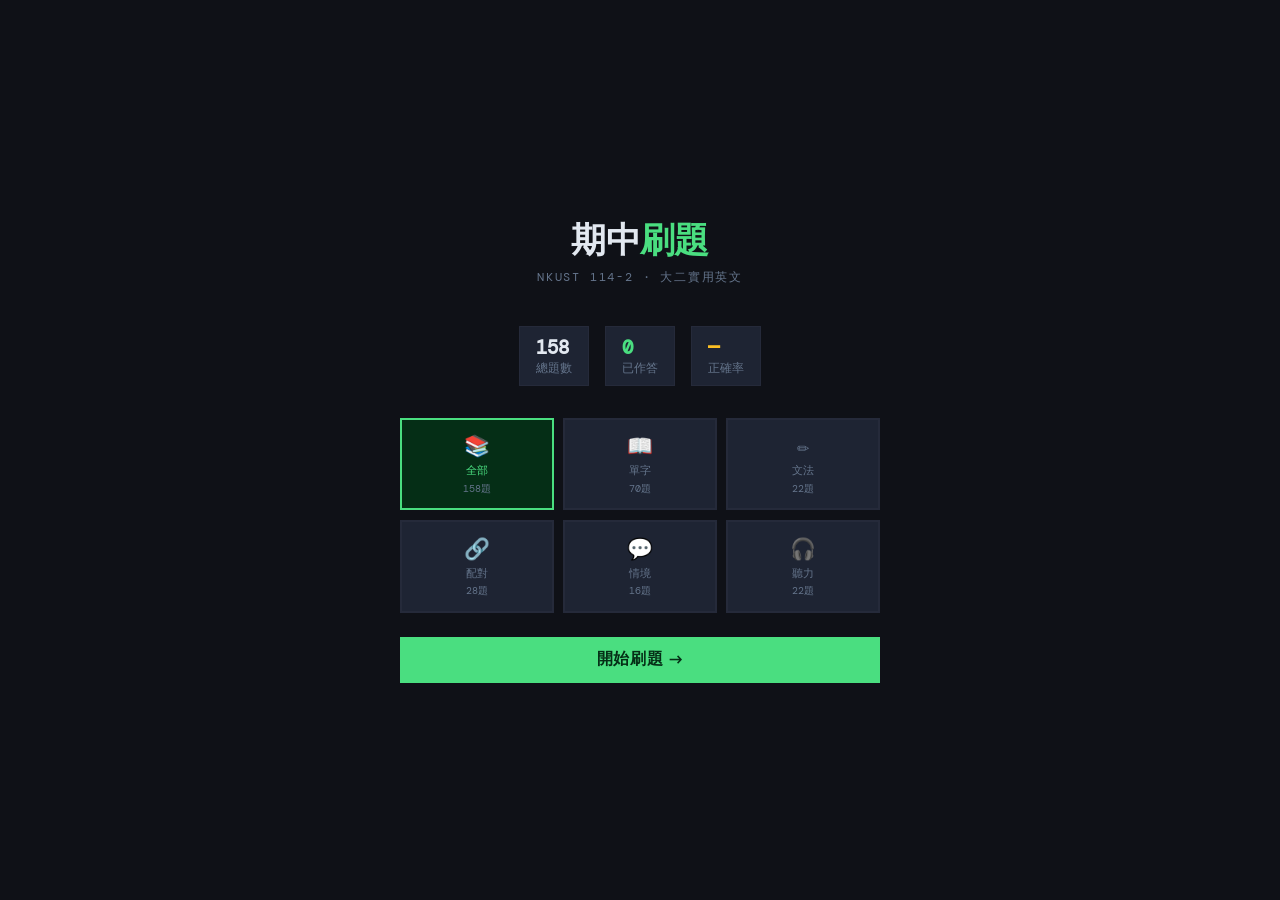
==== english-midterm/index.html @ 69d83a08 "編輯頁改清單並可拖曳排序；縮圖只鎖高度；圓環一件一張封面；新增系學會作品，移除桌布 - 編輯頁：作品改成一列一件（編號｜小圖｜標題｜封面頁｜刪除），拖曳可調整群組內順序 - 封面頁欄位平常收起，點小圖" ====
<!DOCTYPE html>
<html lang="zh-TW">
<head>
<meta charset="UTF-8">
<meta name="viewport" content="width=device-width, initial-scale=1.0">
<title>大二英文 期中刷題</title>
<link href="https://fonts.googleapis.com/css2?family=Noto+Sans+TC:wght@400;500;700&family=DM+Mono:wght@400;500&family=Syne:wght@700;800&display=swap" rel="stylesheet">
<style>
:root{
  --bg:#0f1117;--card:#181c27;--border:#252a3a;--accent:#4ade80;
  --red:#f87171;--gold:#fbbf24;--blue:#60a5fa;--purple:#c084fc;
  --text:#e2e8f0;--muted:#64748b;--soft:#1e2433;
}
*{box-sizing:border-box;margin:0;padding:0;}
body{font-family:'Noto Sans TC',sans-serif;background:var(--bg);color:var(--text);min-height:100vh;}

/* HOME */
#home{display:flex;flex-direction:column;align-items:center;justify-content:center;min-height:100vh;padding:2rem;}
.brand{font-family:'Syne',sans-serif;font-size:2.2rem;font-weight:800;letter-spacing:-.02em;margin-bottom:.3rem;}
.brand span{color:var(--accent);}
.tagline{font-family:'DM Mono',monospace;font-size:.75rem;color:var(--muted);letter-spacing:.15em;margin-bottom:2.5rem;}
.stat-row{display:flex;gap:1rem;margin-bottom:2rem;flex-wrap:wrap;justify-content:center;}
.stat{background:var(--soft);border:1px solid var(--border);padding:.5rem 1rem;font-family:'DM Mono',monospace;font-size:.75rem;color:var(--muted);}
.stat strong{color:var(--text);display:block;font-size:1.2rem;}
.type-grid{display:grid;grid-template-columns:repeat(3,1fr);gap:.6rem;width:100%;max-width:480px;margin-bottom:1.5rem;}
@media(max-width:480px){.type-grid{grid-template-columns:1fr 1fr;}}
.type-btn{background:var(--soft);border:2px solid var(--border);padding:.8rem .5rem;cursor:pointer;font-family:'DM Mono',monospace;font-size:.7rem;color:var(--muted);text-align:center;transition:all .15s;user-select:none;}
.type-btn:hover{border-color:var(--accent);color:var(--accent);}
.type-btn.active{border-color:var(--accent);background:#052e16;color:var(--accent);}
.type-btn .tb-icon{font-size:1.3rem;display:block;margin-bottom:.25rem;}
.type-btn .tb-count{display:block;font-size:.6rem;color:var(--muted);margin-top:.2rem;}
.start-btn{background:var(--accent);color:#052e16;border:none;padding:.8rem 3rem;font-family:'Syne',sans-serif;font-weight:700;font-size:1rem;cursor:pointer;letter-spacing:.05em;width:100%;max-width:480px;transition:opacity .15s;}
.start-btn:hover{opacity:.85;}
.start-btn:disabled{opacity:.4;cursor:not-allowed;}

/* QUIZ */
#quiz{display:none;min-height:100vh;padding:1rem;}
.quiz-inner{max-width:640px;margin:0 auto;}

/* topbar */
.topbar{display:flex;align-items:center;gap:.8rem;margin-bottom:1.2rem;}
.back-btn{background:none;border:1px solid var(--border);color:var(--muted);padding:.35rem .7rem;font-size:.75rem;cursor:pointer;font-family:'DM Mono',monospace;}
.back-btn:hover{color:var(--text);border-color:var(--text);}
.progress-wrap{flex:1;height:4px;background:var(--soft);}
.progress-bar{height:100%;background:var(--accent);transition:width .3s;}
.prog-label{font-family:'DM Mono',monospace;font-size:.7rem;color:var(--muted);white-space:nowrap;}
.score-label{font-family:'DM Mono',monospace;font-size:.7rem;white-space:nowrap;}
.score-label .sc{color:var(--accent);}
.score-label .sw{color:var(--red);}

/* question card */
.q-card{background:var(--card);border:1px solid var(--border);padding:1.4rem;margin-bottom:.8rem;}
.q-meta{display:flex;align-items:center;gap:.5rem;margin-bottom:.8rem;}
.q-type{font-family:'DM Mono',monospace;font-size:.62rem;padding:.2rem .5rem;letter-spacing:.1em;text-transform:uppercase;}
.q-type.vocab{background:#052e16;color:var(--accent);}
.q-type.grammar{background:#1e1b4b;color:var(--purple);}
.q-type.matching{background:#172554;color:var(--blue);}
.q-type.situation{background:#451a03;color:var(--gold);}
.q-type.listening{background:#1c1917;color:#a8a29e;}
.q-id{font-family:'DM Mono',monospace;font-size:.62rem;color:var(--muted);}

/* listening script */
.script-box{background:var(--soft);border-left:3px solid var(--muted);padding:.8rem 1rem;margin-bottom:.9rem;font-size:.82rem;line-height:1.9;color:#94a3b8;white-space:pre-wrap;}
.script-box strong{color:var(--text);}
.tts-btn{display:flex;align-items:center;gap:.4rem;background:none;border:1px solid var(--muted);color:var(--muted);padding:.3rem .7rem;font-size:.7rem;cursor:pointer;font-family:'DM Mono',monospace;margin-bottom:.8rem;}
.tts-btn:hover{border-color:var(--blue);color:var(--blue);}
.tts-btn.playing{border-color:var(--accent);color:var(--accent);}

.q-text{font-size:1rem;line-height:1.7;margin-bottom:1rem;white-space:pre-wrap;}

/* options */
.opts{display:flex;flex-direction:column;gap:.5rem;}
.opt{background:var(--soft);border:1px solid var(--border);padding:.75rem 1rem;cursor:pointer;font-size:.9rem;line-height:1.5;transition:border-color .1s;text-align:left;color:var(--text);display:flex;align-items:flex-start;gap:.7rem;}
.opt:hover:not(:disabled){border-color:var(--text);}
.opt:disabled{cursor:default;}
.opt-key{font-family:'DM Mono',monospace;font-size:.7rem;color:var(--muted);flex-shrink:0;margin-top:.15rem;min-width:1.2rem;}
.opt.correct{border-color:var(--accent);background:#052e16;}
.opt.correct .opt-key{color:var(--accent);}
.opt.wrong{border-color:var(--red);background:#2d0707;}
.opt.wrong .opt-key{color:var(--red);}

/* explanation */
.expl-box{border:1px solid var(--border);padding:1rem;font-size:.85rem;line-height:1.8;color:#94a3b8;margin-top:.6rem;}
.expl-box .expl-head{font-family:'DM Mono',monospace;font-size:.65rem;letter-spacing:.1em;margin-bottom:.5rem;}
.expl-box .expl-head.correct{color:var(--accent);}
.expl-box .expl-head.wrong{color:var(--red);}

/* next btn */
.next-btn{width:100%;background:var(--accent);color:#052e16;border:none;padding:.75rem;font-family:'Syne',sans-serif;font-weight:700;font-size:.95rem;cursor:pointer;margin-top:.6rem;letter-spacing:.05em;display:none;}
.next-btn:hover{opacity:.85;}

/* RESULT */
#result{display:none;min-height:100vh;align-items:center;justify-content:center;flex-direction:column;padding:2rem;}
.result-inner{max-width:500px;width:100%;text-align:center;}
.result-title{font-family:'Syne',sans-serif;font-size:2rem;font-weight:800;margin-bottom:.5rem;}
.result-score{font-family:'DM Mono',monospace;font-size:3.5rem;font-weight:500;margin:1rem 0;}
.result-score .denom{font-size:1.5rem;color:var(--muted);}
.result-breakdown{display:grid;grid-template-columns:1fr 1fr 1fr;gap:.5rem;margin:1.5rem 0;}
.rb-item{background:var(--soft);padding:.8rem .5rem;font-family:'DM Mono',monospace;font-size:.7rem;color:var(--muted);text-align:center;}
.rb-item strong{display:block;font-size:1.3rem;margin-bottom:.2rem;}
.rb-item strong.g{color:var(--accent);}
.rb-item strong.r{color:var(--red);}
.rb-item strong.b{color:var(--blue);}
.result-btns{display:flex;flex-direction:column;gap:.5rem;margin-top:1rem;}
.r-btn{padding:.7rem;font-family:'Syne',sans-serif;font-weight:700;font-size:.9rem;cursor:pointer;letter-spacing:.05em;border:none;}
.r-btn.primary{background:var(--accent);color:#052e16;}
.r-btn.secondary{background:var(--soft);color:var(--text);border:1px solid var(--border);}
.r-btn:hover{opacity:.85;}
</style>
</head>
<body>

<!-- HOME -->
<div id="home">
  <div class="brand">期中<span>刷題</span></div>
  <div class="tagline">NKUST 114-2 · 大二實用英文</div>
  <div class="stat-row">
    <div class="stat"><strong id="total-count">158</strong>總題數</div>
    <div class="stat"><strong id="done-count" style="color:var(--accent)">0</strong>已作答</div>
    <div class="stat"><strong id="acc-pct" style="color:var(--gold)">—</strong>正確率</div>
  </div>
  <div class="type-grid">
    <div class="type-btn active" data-type="all" onclick="toggleType(this)">
      <span class="tb-icon">📚</span>全部
      <span class="tb-count" id="count-all">158題</span>
    </div>
    <div class="type-btn" data-type="vocab" onclick="toggleType(this)">
      <span class="tb-icon">📖</span>單字
      <span class="tb-count" id="count-vocab">70題</span>
    </div>
    <div class="type-btn" data-type="grammar" onclick="toggleType(this)">
      <span class="tb-icon">✏️</span>文法
      <span class="tb-count" id="count-grammar">22題</span>
    </div>
    <div class="type-btn" data-type="matching" onclick="toggleType(this)">
      <span class="tb-icon">🔗</span>配對
      <span class="tb-count" id="count-matching">28題</span>
    </div>
    <div class="type-btn" data-type="situation" onclick="toggleType(this)">
      <span class="tb-icon">💬</span>情境
      <span class="tb-count" id="count-situation">16題</span>
    </div>
    <div class="type-btn" data-type="listening" onclick="toggleType(this)">
      <span class="tb-icon">🎧</span>聽力
      <span class="tb-count" id="count-listening">22題</span>
    </div>
  </div>
  <button class="start-btn" onclick="startQuiz()">開始刷題 →</button>
</div>

<!-- QUIZ -->
<div id="quiz">
  <div class="quiz-inner">
    <div class="topbar">
      <button class="back-btn" onclick="goHome()">← 返回</button>
      <div class="progress-wrap"><div class="progress-bar" id="prog-bar"></div></div>
      <div class="prog-label" id="prog-label">0/0</div>
      <div class="score-label">✓<span class="sc" id="sc-correct">0</span> ✗<span class="sw" id="sc-wrong">0</span></div>
    </div>
    <div class="q-card">
      <div class="q-meta">
        <span class="q-type" id="q-type-badge"></span>
        <span class="q-id" id="q-id-label"></span>
      </div>
      <div id="script-area" style="display:none">
        <button class="tts-btn" id="tts-btn" onclick="toggleTTS()">▶ 朗讀對話</button>
        <div class="script-box" id="script-box"></div>
      </div>
      <div class="q-text" id="q-text"></div>
      <div class="opts" id="opts"></div>
      <div id="expl-area" style="display:none"></div>
    </div>
    <button class="next-btn" id="next-btn" onclick="nextQuestion()">下一題 →</button>
  </div>
</div>

<!-- RESULT -->
<div id="result" style="display:flex">
  <div class="result-inner">
    <div class="result-title" id="result-title">完成！</div>
    <div class="result-score" id="result-score"></div>
    <div class="result-breakdown">
      <div class="rb-item"><strong class="g" id="rb-correct">0</strong>答對</div>
      <div class="rb-item"><strong class="r" id="rb-wrong">0</strong>答錯</div>
      <div class="rb-item"><strong class="b" id="rb-acc">0%</strong>正確率</div>
    </div>
    <div class="result-btns">
      <button class="r-btn primary" onclick="restartSame()">再刷一次（同類型）</button>
      <button class="r-btn secondary" onclick="goHome()">返回選題</button>
    </div>
  </div>
</div>

<script>
const QUESTIONS = [{"id": "v001", "type": "vocab", "question": "「circulation」的中文意思是？", "options": ["發行量", "監視", "副刊", "社論"], "answer": "發行量", "explanation": "circulation = 報紙/雜誌的發行量。例：The newspaper has a large circulation.（這份報紙發行量很大。）監視=surveillance，副刊=supplement，社論=editorial。"}, {"id": "v002", "type": "vocab", "question": "「tabloid」的中文意思是？", "options": ["小報", "社論版", "特寫報導", "頭條新聞"], "answer": "小報", "explanation": "tabloid = 比一般報紙小、以聳動標題吸引讀者的小報。社論版=editorial page，特寫=feature，頭條=headline。"}, {"id": "v003", "type": "vocab", "question": "「editorial」的中文意思是？", "options": ["社論", "副刊", "特寫報導", "發行量"], "answer": "社論", "explanation": "editorial = 報紙社論，代表報社立場的文章。副刊=supplement，特寫=feature，發行量=circulation。"}, {"id": "v004", "type": "vocab", "question": "「supplement」的中文意思是？", "options": ["副刊；附冊", "社論版", "特寫報導", "小報"], "answer": "副刊；附冊", "explanation": "supplement = 附在主報內的副刊，通常是雜誌形式。社論版=editorial page，特寫=feature，小報=tabloid。"}, {"id": "v005", "type": "vocab", "question": "「sensationalism」的中文意思是？", "options": ["追求轟動效果；煽情主義", "新聞業", "社論", "發行量"], "answer": "追求轟動效果；煽情主義", "explanation": "sensationalism = 以誇大、聳動方式呈現新聞以吸引讀者，常見於tabloid小報。新聞業=journalism，社論=editorial，發行量=circulation。"}, {"id": "v006", "type": "vocab", "question": "「scandal」的中文意思是？", "options": ["醜聞", "謠言", "陰謀", "控訴"], "answer": "醜聞", "explanation": "scandal = 令人震驚的醜聞或醜事。謠言=rumor，陰謀=conspiracy，控訴=accusation。"}, {"id": "v007", "type": "vocab", "question": "「biased」的中文意思是？", "options": ["有偏見的；片面的", "平衡的", "客觀的", "公正的"], "answer": "有偏見的；片面的", "explanation": "biased = 立場不中立、偏向某一方，與balanced（平衡的）或objective（客觀的）相反。"}, {"id": "v008", "type": "vocab", "question": "「feature」在新聞媒體中的意思是？", "options": ["特寫；特別報導", "頭條新聞", "社論", "副刊"], "answer": "特寫；特別報導", "explanation": "feature = 深度報導某特定主題的特寫文章，比一般新聞報導更詳細。頭條=headline，社論=editorial，副刊=supplement。"}, {"id": "v009", "type": "vocab", "question": "「headline」的中文意思是？", "options": ["頭條新聞", "社論", "特寫報導", "新聞業"], "answer": "頭條新聞", "explanation": "headline = 報紙最顯眼的大標題新聞。社論=editorial，特寫=feature，新聞業=journalism。"}, {"id": "v010", "type": "vocab", "question": "「journalism」的中文意思是？", "options": ["新聞報導；新聞業", "社論版", "發行量", "小報"], "answer": "新聞報導；新聞業", "explanation": "journalism = 新聞業或新聞報導工作。社論版=editorial page，發行量=circulation，小報=tabloid。"}, {"id": "v011", "type": "vocab", "question": "「surveillance」的中文意思是？", "options": ["監視；監控", "調查", "報導", "偵探"], "answer": "監視；監控", "explanation": "surveillance = 對人或地點的持續監視或監控。調查=investigation，報導=reporting，偵探=detective。"}, {"id": "v012", "type": "vocab", "question": "「anonymous」的中文意思是？", "options": ["匿名的", "原創的", "合成的", "秘密的"], "answer": "匿名的", "explanation": "anonymous = 身份不公開的、匿名的。原創的=original，合成的=composite，秘密的=undercover/secret。"}, {"id": "v013", "type": "vocab", "question": "「composite」的中文意思是？", "options": ["合成的；由多個部分組成的", "原創的", "匿名的", "秘密的"], "answer": "合成的；由多個部分組成的", "explanation": "composite = 由兩張或以上圖片合成的，在S7.2聽力中，hoaxer解釋合成圖片（composite picture）的概念。原創的=original，匿名的=anonymous，秘密的=undercover。"}, {"id": "v014", "type": "vocab", "question": "「hoax」的中文意思是？", "options": ["欺騙；惡作劇", "謀殺", "醜聞", "調查"], "answer": "欺騙；惡作劇", "explanation": "hoax = 故意製造的欺騙或惡作劇，例如假照片（hoax picture）。謀殺=murder，醜聞=scandal，調查=investigation。"}, {"id": "v015", "type": "vocab", "question": "「hoaxer」的中文意思是？", "options": ["騙子；惡作劇者", "偵探", "新聞主播", "記者"], "answer": "騙子；惡作劇者", "explanation": "hoaxer = 製造hoax（欺騙/惡作劇）的人。偵探=detective，新聞主播=newscaster，記者=journalist/reporter。"}, {"id": "v016", "type": "vocab", "question": "「detective」的中文意思是？", "options": ["偵探", "記者", "騙子", "監視員"], "answer": "偵探", "explanation": "detective = 負責調查案件的偵探或便衣警察。記者=journalist，騙子=hoaxer，監視員=surveillance officer。"}, {"id": "v017", "type": "vocab", "question": "「allegedly」的中文意思是？", "options": ["據說；據稱", "顯著地", "特別地", "奇怪地"], "answer": "據說；據稱", "explanation": "allegedly = 據說，表示未經證實的說法，常用於新聞報導中。顯著地=strikingly，特別地=specifically，奇怪地=weirdly。"}, {"id": "v018", "type": "vocab", "question": "「newscaster」的中文意思是？", "options": ["新聞主播", "記者", "評論員", "編輯"], "answer": "新聞主播", "explanation": "newscaster = 在電視或廣播中播報新聞的主播。記者=journalist/reporter，評論員=commentator，編輯=editor。"}, {"id": "v019", "type": "vocab", "question": "「undercover」的中文意思是？", "options": ["秘密的；臥底的", "匿名的", "危險的", "已知的"], "answer": "秘密的；臥底的", "explanation": "undercover = 以秘密身份執行任務的，例如undercover agent（臥底特工）。匿名的=anonymous，危險的=dangerous，已知的=known。"}, {"id": "v020", "type": "vocab", "question": "「glimpse」的中文意思是？", "options": ["窺視；一瞥", "注視", "忽視", "審視"], "answer": "窺視；一瞥", "explanation": "glimpse = 短暫的一瞥，例如catch a glimpse of（瞥見）。注視=gaze，忽視=ignore，審視=scrutinize。"}, {"id": "v021", "type": "vocab", "question": "「fuel」作為動詞時的意思是？", "options": ["助長；刺激", "燃燒", "減少", "停止"], "answer": "助長；刺激", "explanation": "fuel (v.) = 助長、使某事物更強烈，例如fuel the controversy（助長爭議）。作為名詞fuel = 燃料，但作為動詞指助長。"}, {"id": "v022", "type": "vocab", "question": "「position」在新聞媒體語境中（表達立場時）的意思是？", "options": ["立場；觀點", "位置；地點", "工作；職位", "姿勢"], "answer": "立場；觀點", "explanation": "position = 在某議題上持有的立場或觀點，例如What's your position on this issue?。在新聞媒體語境中強調「立場」。"}, {"id": "v023", "type": "vocab", "question": "「postpone」的同義詞是？", "options": ["put off", "give up", "speed up", "carry out"], "answer": "put off", "explanation": "postpone = put off = 延遲、推遲。give up=放棄，speed up=加快，carry out=執行。筆記中明確標示 postpone = put off。"}, {"id": "v024", "type": "vocab", "question": "「assess」的中文意思是？", "options": ["評估", "探究", "背叛", "堅守"], "answer": "評估", "explanation": "assess = 仔細評估一個情況的詳細內容，與evaluate同義。探究=explore，背叛=betray，堅守=stick to。"}, {"id": "v025", "type": "vocab", "question": "「betray」的中文意思是？", "options": ["背叛", "評估", "延遲", "堅守"], "answer": "背叛", "explanation": "betray = 背叛、出賣，例如betray your principles（背叛自己的原則）。評估=assess，延遲=postpone，堅守=stick to。"}, {"id": "v026", "type": "vocab", "question": "「stick to」的中文意思是？", "options": ["堅守；忠於", "背叛", "延遲", "違背"], "answer": "堅守；忠於", "explanation": "stick to = 堅守、忠於，例如stick to your principles（忠於原則）。背叛=betray，延遲=postpone，違背=go against。"}, {"id": "v027", "type": "vocab", "question": "「stop at nothing」的中文意思是？", "options": ["不擇手段", "毫無進展", "停止一切", "三思而行"], "answer": "不擇手段", "explanation": "stop at nothing (phr.) = 為達目的不擇手段、什麼都肯做。毫無進展=go nowhere，三思而行=think twice before acting。"}, {"id": "v028", "type": "vocab", "question": "「insurance」的中文意思是？", "options": ["保險", "身分", "判決", "控告"], "answer": "保險", "explanation": "insurance = 保險，例如car insurance（汽車保險）、health insurance（健康保險）。身分=identity，判決=sentence，控告=accusation。"}, {"id": "v029", "type": "vocab", "question": "「sue」的中文意思是？", "options": ["控告；提告", "否認", "承認", "道歉"], "answer": "控告；提告", "explanation": "sue = 向法院提告、控告某人，例如The photographer could sue us.（攝影師可以控告我們。）否認=deny，承認=admit，道歉=apologize。"}, {"id": "v030", "type": "vocab", "question": "「identity」的中文意思是？", "options": ["身分", "個性", "身體", "地位"], "answer": "身分", "explanation": "identity = 個人身份，例如keep his identity secret（保密他的身份）。在S7.2聽力中，hoaxer要求保持匿名（remain anonymous/keep identity secret）。個性=personality，地位=status。"}, {"id": "v031", "type": "vocab", "question": "「heartless」的中文意思是？", "options": ["無情的", "勇敢的", "慷慨的", "害怕的"], "answer": "無情的", "explanation": "heartless = 冷酷無情的，例如在S8.3 Dictator Game中，Dominic說 I'm not heartless（我不是無情的人）。勇敢的=brave，慷慨的=generous，害怕的=afraid。"}, {"id": "v032", "type": "vocab", "question": "「short-changed」的中文意思是？", "options": ["受欺騙的；吃虧的", "慷慨的", "公平的", "滿足的"], "answer": "受欺騙的；吃虧的", "explanation": "short-changed = 被少找零、被欺騙、感覺吃虧的。在S8.3中Heather說 I feel a bit short-changed（我覺得有點吃虧）。慷慨的=generous，公平的=fair，滿足的=satisfied。"}, {"id": "v033", "type": "vocab", "question": "「ultimatum」的中文意思是？", "options": ["最後通牒", "最終決定", "極端手段", "最後機會"], "answer": "最後通牒", "explanation": "ultimatum = 最後通牒，即「限期服從，否則採取行動」的警告。課程中The Ultimatum Game（最後通牒遊戲）考驗人的公平感。最終決定=final decision，極端手段=extreme measures。"}, {"id": "v034", "type": "vocab", "question": "「dictator」的中文意思是？", "options": ["獨裁者", "決策者", "談判者", "記者"], "answer": "獨裁者", "explanation": "dictator = 獨裁者，擁有絕對控制權的人。The Dictator Game（獨裁者遊戲）中，決策者可以獨自決定金錢分配。決策者=decision-maker，談判者=negotiator，記者=journalist。"}, {"id": "v035", "type": "vocab", "question": "「generosity」的中文意思是？", "options": ["慷慨；大方", "貪婪", "平等", "侵略性"], "answer": "慷慨；大方", "explanation": "generosity = 願意付出、慷慨大方的特質。在S8.2中，Heather說Dominic was very kind and generous to give her half（慷慨地給了一半）。貪婪=greed，平等=equality，侵略性=aggression。"}, {"id": "v036", "type": "vocab", "question": "「aggression」的中文意思是？", "options": ["侵略性；威脅行為", "防衛", "慷慨", "平等"], "answer": "侵略性；威脅行為", "explanation": "aggression = 具有侵略性、威脅意味的行為，與defense（防衛）相對。在分配遊戲中，拒絕接受可能被視為aggression。慷慨=generosity，平等=equality。"}, {"id": "v037", "type": "vocab", "question": "「equality」的中文意思是？", "options": ["平等", "公平", "自由", "和平"], "answer": "平等", "explanation": "equality = 每個人享有相同的權利或待遇。在S8.2中，Heather接受$5因為感覺是equal split（平等分配）。公平=fairness/justice，自由=freedom，和平=peace。"}, {"id": "v038", "type": "vocab", "question": "「greed」的中文意思是？", "options": ["貪婪", "慷慨", "平等", "公平"], "answer": "貪婪", "explanation": "greed = 對金錢或物質的強烈欲望。在Dictator Game中，Dominic給自己$9可被視為greed（貪婪）。慷慨=generosity，平等=equality，公平=fairness。"}, {"id": "v039", "type": "vocab", "question": "「ecstatic」的中文意思是？", "options": ["狂喜的", "悲觀的", "沮喪的", "平靜的"], "answer": "狂喜的", "explanation": "ecstatic = 極度喜悅、狂喜的，比happy更強烈的情緒。悲觀的=pessimistic，沮喪的=depressed，平靜的=calm。"}, {"id": "v040", "type": "vocab", "question": "「shallow」的中文意思是？", "options": ["膚淺的", "深刻的", "樂觀的", "悲觀的"], "answer": "膚淺的", "explanation": "shallow = 思想膚淺的、不深刻的，與deep（深刻的）相反。深刻的=deep/profound，樂觀的=optimistic，悲觀的=pessimistic。"}, {"id": "v041", "type": "vocab", "question": "「overprotective」的中文意思是？", "options": ["過度保護的", "保護不足的", "過度樂觀的", "過度悲觀的"], "answer": "過度保護的", "explanation": "overprotective = 對他人（尤指孩子）保護過度的。在S6.6聽力中，主持人說Julia在手機使用上 being overprotective（對女兒過度保護）。"}, {"id": "v042", "type": "vocab", "question": "「humanity」的中文意思是？", "options": ["人類", "人道主義", "人性", "人口"], "answer": "人類", "explanation": "humanity = 人類（總稱），也有「人道主義」或「人性」之意。在此課程語境中主要指人類整體。人口=population。"}, {"id": "v043", "type": "vocab", "question": "「longevity」的中文意思是？", "options": ["長壽", "健康", "快樂", "成功"], "answer": "長壽", "explanation": "longevity = 長壽、長期存在。課程健康長壽單元討論如何維持longevity（長壽）。健康=health，快樂=happiness，成功=success。"}, {"id": "v044", "type": "vocab", "question": "「dread」的中文意思是？", "options": ["害怕；恐懼", "期待", "驚訝", "興奮"], "answer": "害怕；恐懼", "explanation": "dread = 對某事感到強烈的害怕或憂慮，例如dread the future（害怕未來）。期待=look forward to，驚訝=surprise，興奮=excitement。"}, {"id": "v045", "type": "vocab", "question": "「go nowhere」的中文意思是？", "options": ["毫無進展", "無處可去", "停留原地", "慢慢前進"], "answer": "毫無進展", "explanation": "go nowhere (phr.) = 毫無進展，指努力但沒有成果，是一個慣用語。注意這不是字面意思的「沒有去哪裡」。"}, {"id": "v046", "type": "vocab", "question": "「unrealistic」的中文意思是？（字首un-）", "options": ["不切實際的", "不可預測的", "不願意的", "不熟悉的"], "answer": "不切實際的", "explanation": "un- + realistic = unrealistic，不切實際的。不可預測=unpredictable，不願意=unwilling，不熟悉=unfamiliar。前綴un-表「否定」。"}, {"id": "v047", "type": "vocab", "question": "「unpredictable」的中文意思是？", "options": ["不可預測的", "不切實際的", "不健康的", "不滿足的"], "answer": "不可預測的", "explanation": "un- + predictable = unpredictable，不可預測的。不切實際=unrealistic，不健康=unhealthy，不滿足=dissatisfied（dis-前綴）。"}, {"id": "v048", "type": "vocab", "question": "「impatient」的中文意思是？（字首im-）", "options": ["急躁的；沒耐心的", "長生不老的", "不安全的", "不相關的"], "answer": "急躁的；沒耐心的", "explanation": "im- + patient = impatient，急躁、沒耐心的。前綴im-也出現在immortal（不朽的）。不安全=insecure（in-），不相關=irrelevant（ir-）。"}, {"id": "v049", "type": "vocab", "question": "「insecure」的中文意思是？（字首in-）", "options": ["不安全的；缺乏安全感的", "不合邏輯的", "不相關的", "急躁的"], "answer": "不安全的；缺乏安全感的", "explanation": "in- + secure = insecure，缺乏安全感的。不合邏輯=illogical（il-），不相關=irrelevant（ir-），急躁=impatient（im-）。"}, {"id": "v050", "type": "vocab", "question": "「illogical」的中文意思是？（字首il-）", "options": ["不合邏輯的", "不相關的", "不合法的", "不合理的"], "answer": "不合邏輯的", "explanation": "il- + logical = illogical，不合邏輯的。注意il-用在以l開頭的字根前。不相關=irrelevant（ir-），不合理=unreasonable（un-）。"}, {"id": "v051", "type": "vocab", "question": "「misinterpret」的中文意思是？（字首mis-）", "options": ["誤解；誤讀", "行為不當", "誤算", "誤導"], "answer": "誤解；誤讀", "explanation": "mis- + interpret = misinterpret，對某事的意思產生錯誤理解。行為不當=misbehave（同樣mis-前綴），誤算=miscalculate，誤導=mislead。"}, {"id": "v052", "type": "vocab", "question": "「stash」的中文意思是？", "options": ["藏匿；存放", "搶劫", "開採", "尋找"], "answer": "藏匿；存放", "explanation": "stash = 秘密地藏起來或存放，例如stash money（藏錢）。搶劫=robbery，開採=mine，尋找=search/look for。"}, {"id": "v053", "type": "vocab", "question": "「widow」的中文意思是？", "options": ["寡婦", "孤兒", "老人", "移民"], "answer": "寡婦", "explanation": "widow = 丈夫已去世的女性（寡婦）。對應的男性是widower（鰥夫）。孤兒=orphan，老人=elderly person，移民=immigrant。"}, {"id": "v054", "type": "vocab", "question": "「maintenance」的中文意思是？", "options": ["維修；保養", "安裝", "建設", "破壞"], "answer": "維修；保養", "explanation": "maintenance = 維持運作所需的定期修護保養，例如car maintenance（汽車保養）。安裝=installation，建設=construction，破壞=destruction。"}, {"id": "v055", "type": "vocab", "question": "「instinct」的中文意思是？", "options": ["本能；直覺", "習慣", "思考", "決定"], "answer": "本能；直覺", "explanation": "instinct = 不需思考就能感知或行動的本能，例如maternal instinct（母性本能）。習慣=habit，思考=thought，決定=decision。"}, {"id": "v056", "type": "vocab", "question": "「ladle」的中文意思是？", "options": ["長柄湯匙", "刀", "叉子", "筷子"], "answer": "長柄湯匙", "explanation": "ladle = 長柄大湯匙，用於盛湯。在S7.4老虎故事中，女性用wooden soup ladle（木湯匙）打退老虎。刀=knife，叉子=fork，筷子=chopsticks。"}, {"id": "v057", "type": "vocab", "question": "「robbery」的中文意思是？", "options": ["搶劫", "醜聞", "欺騙", "謀殺"], "answer": "搶劫", "explanation": "robbery = 用暴力或威脅搶奪他人財物的犯罪。醜聞=scandal，欺騙=hoax/fraud，謀殺=murder。"}, {"id": "v058", "type": "vocab", "question": "「malfunction」的中文意思是？", "options": ["故障；運作失常", "維修", "保養", "啟動"], "answer": "故障；運作失常", "explanation": "malfunction = 機器或系統運作不正常、發生故障。課文中，malfunctioning = going wrong（出問題）。維修=maintenance/repair，保養=maintenance，啟動=start up。"}, {"id": "v059", "type": "vocab", "question": "「enterprise」的中文意思是？", "options": ["公司；企業", "政府", "媒體", "機構"], "answer": "公司；企業", "explanation": "enterprise = 公司、企業，也指「進取心、創業精神」。在Note1的miscellaneous單元中出現。政府=government，媒體=media，機構=institution/organization。"}, {"id": "v060", "type": "vocab", "question": "「milestones」的中文意思是？", "options": ["重大事件；里程碑", "里程表", "路標", "記錄"], "answer": "重大事件；里程碑", "explanation": "milestones = 人生或發展過程中的重要里程碑、關鍵時刻。里程表=odometer，路標=road sign，記錄=record。"}, {"id": "v061", "type": "vocab", "question": "「mediocrity」的中文意思是？", "options": ["平凡；平庸", "卓越", "優秀", "失敗"], "answer": "平凡；平庸", "explanation": "mediocrity = 只達到普通水準、平淡無奇的狀態，與excellence（卓越）相反。卓越=excellence，優秀=brilliance，失敗=failure。"}, {"id": "v062", "type": "vocab", "question": "「peers」的中文意思是？", "options": ["同輩；同齡人", "前輩", "晚輩", "上司"], "answer": "同輩；同齡人", "explanation": "peers = 與自己年齡、地位相當的同輩，例如peer pressure（同儕壓力）。前輩=senior，晚輩=junior，上司=superior/boss。"}, {"id": "v063", "type": "vocab", "question": "「deteriorate」的同義詞是？", "options": ["worsen", "improve", "maintain", "evaluate"], "answer": "worsen", "explanation": "deteriorate = worsen = 惡化、變糟。筆記中明確標示 deteriorate = worsen。improve=改善，maintain=維持，evaluate=評估。"}, {"id": "v064", "type": "vocab", "question": "「extraordinary」的中文意思是？", "options": ["異常的；非凡的", "普通的", "一般的", "常見的"], "answer": "異常的；非凡的", "explanation": "extraordinary = 超出尋常的、非凡的，比unusual更強烈。在S7.2中，hoaxer描述飛機起落架男子圖是extraordinary sight（非凡的景象）。普通的=ordinary，一般的=normal，常見的=common。"}, {"id": "v065", "type": "vocab", "question": "「cliché」的中文意思是？", "options": ["陳腔濫調", "創意", "原創", "新穎"], "answer": "陳腔濫調", "explanation": "cliché = 已被過度使用而失去新意的陳腔濫調。在S7.2中，hoaxer說鯊魚圖是a cliché（陳腔濫調），因為太多類似的假圖了。創意=creativity，原創=original，新穎=novel。"}, {"id": "v066", "type": "vocab", "question": "「befriend」的中文意思是？", "options": ["和～做朋友", "與～作敵", "忽視", "失去聯絡"], "answer": "和～做朋友", "explanation": "befriend = 主動與某人建立友誼，例如befriend a stranger（主動和陌生人交朋友）。與～作敵=make enemies with，忽視=ignore，失去聯絡=lose touch。"}, {"id": "v067", "type": "vocab", "question": "「hurricane」的中文意思是？", "options": ["颶風", "龍捲風", "暴風雨", "地震"], "answer": "颶風", "explanation": "hurricane = 大西洋或太平洋地區的強烈熱帶氣旋（颶風）。龍捲風=tornado，暴風雨=storm/typhoon，地震=earthquake。"}, {"id": "v068", "type": "vocab", "question": "「appealing」的中文意思是？", "options": ["吸引人的", "令人厭惡的", "平凡的", "複雜的"], "answer": "吸引人的", "explanation": "appealing = 有魅力、吸引人的，例如an appealing story（吸引人的故事）。令人厭惡的=repulsive，平凡的=ordinary，複雜的=complex。"}, {"id": "v069", "type": "vocab", "question": "「guideline」的中文意思是？", "options": ["指導方針", "法律", "規定", "禁令"], "answer": "指導方針", "explanation": "guideline = 提供建議和方向的指導方針（不像law那樣強制）。在S6.6中，主持人說parents should set guidelines（父母應設立指導方針）。法律=law，規定=rule，禁令=ban。"}, {"id": "v070", "type": "vocab", "question": "「remarkable」的中文意思是？", "options": ["值得注意的；非凡的", "一般的", "可忽略的", "無關緊要的"], "answer": "值得注意的；非凡的", "explanation": "remarkable = 令人印象深刻、值得特別注意的，例如a remarkable achievement（非凡的成就）。一般的=ordinary，可忽略的=negligible，無關緊要的=insignificant。"}, {"id": "g001", "type": "grammar", "question": "選出文法正確的句子（admit 的用法）", "options": ["He admitted to steal the money.", "He admitted stealing the money.", "He admitted steal the money.", "He admitted to stolen the money."], "answer": "He admitted stealing the money.", "explanation": "admit 後面只能接 Ving（動名詞），不能接 to V（不定詞）。正確句型：admit + Ving。✓ He admitted stealing it. ✗ He admitted to steal it.（這是最常見的考試陷阱！）"}, {"id": "g002", "type": "grammar", "question": "選出文法正確的句子（deny 的用法）", "options": ["She denied to do anything wrong.", "She denied doing anything wrong.", "She denied did anything wrong.", "She denied to have done anything wrong."], "answer": "She denied doing anything wrong.", "explanation": "deny 後面只能接 Ving，不能接 to V。✓ deny + Ving。✗ deny + to V。deny 和 admit 是同一類，兩者都只接動名詞。"}, {"id": "g003", "type": "grammar", "question": "完成句子，選出正確動詞形式：\nShe apologized ___ late to the meeting.", "options": ["for being", "to be", "being", "for be"], "answer": "for being", "explanation": "apologize 固定搭配介系詞 for，for 後接動名詞 Ving。句型：apologize for + Ving。✓ She apologized for being late. ✗ apologize to be / apologize being（缺少 for）。"}, {"id": "g004", "type": "grammar", "question": "選出文法正確的句子（accuse 的用法）", "options": ["They accused him to fake the photos.", "They accused him of faking the photos.", "They accused him faking the photos.", "They accused of him faking the photos."], "answer": "They accused him of faking the photos.", "explanation": "accuse 固定搭配句型：accuse + sb + of + Ving。注意介系詞是 of，後接動名詞。✓ accuse sb of doing sth。✗ accuse sb to do。"}, {"id": "g005", "type": "grammar", "question": "選出文法正確的句子（promise 的用法）", "options": ["He promised paying the fine.", "He promised to pay the fine.", "He promised pay the fine.", "He promised of paying the fine."], "answer": "He promised to pay the fine.", "explanation": "promise 後接不定詞 to V，不接動名詞 Ving。句型：promise + to V。✓ He promised to pay. ✗ promise paying / promise pay。"}, {"id": "g006", "type": "grammar", "question": "選出文法正確的句子（refuse 的用法）", "options": ["She refused believing the email was real.", "She refused to believe the email was real.", "She refused believe the email was real.", "She refused of believing the email was real."], "answer": "She refused to believe the email was real.", "explanation": "refuse 後接不定詞 to V，不接動名詞。句型：refuse + to V。✓ She refused to believe. ✗ refuse believing / refuse believe。"}, {"id": "g007", "type": "grammar", "question": "選出文法正確的句子（agree 的用法）", "options": ["He agreed paying the fine.", "He agreed to pay the fine.", "He agreed pay the fine.", "He agreed for paying the fine."], "answer": "He agreed to pay the fine.", "explanation": "agree 後接不定詞 to V，不接動名詞。句型：agree + to V。✓ He agreed to pay. 這是課文中 Les Brown 案例的關鍵用法：agreed to pay fine（同意繳罰款）。"}, {"id": "g008", "type": "grammar", "question": "選出文法正確的句子（persuade 的用法）", "options": ["She persuaded him stopping the behavior.", "She persuaded him to stop the behavior.", "She persuaded him stop the behavior.", "She persuaded him of stopping the behavior."], "answer": "She persuaded him to stop the behavior.", "explanation": "persuade 的句型：persuade + sb + to V（不定詞）。✓ persuade sb to do sth。課文：his ex-wife persuaded him to stop（前妻說服他停止）。"}, {"id": "g009", "type": "grammar", "question": "選出文法正確的句子（warn 的用法）", "options": ["The authorities warned him stopping the behavior.", "The authorities warned him to stop the behavior.", "The authorities warned him stop the behavior.", "The authorities warned him of stopping the behavior."], "answer": "The authorities warned him to stop the behavior.", "explanation": "warn 的句型：warn + sb + to V（不定詞）。✓ warn sb to do sth。也可用 warn sb never to do sth（警告不要做某事）。"}, {"id": "g010", "type": "grammar", "question": "選出文法正確的句子（suggest 的用法）", "options": ["He suggested to ask someone else.", "He suggested asking someone else.", "He suggested ask someone else.", "He suggested of asking someone else."], "answer": "He suggested asking someone else.", "explanation": "suggest 後接動名詞 Ving，不接不定詞 to V。句型：suggest + Ving。✓ suggest asking。✗ suggest to ask（這是非常常見的錯誤！）"}, {"id": "g011", "type": "grammar", "question": "選出文法正確的句子（threaten 的用法）", "options": ["She threatened reporting her boss.", "She threatened to report her boss.", "She threatened report her boss.", "She threatened of reporting her boss."], "answer": "She threatened to report her boss.", "explanation": "threaten 後接不定詞 to V，不接動名詞。句型：threaten + to V。✓ threaten to do sth。✗ threaten doing / threaten of doing。"}, {"id": "g012", "type": "grammar", "question": "選出文法正確的句子（offer 的用法）", "options": ["He offered doing it if she gives credit.", "He offered to do it if she gives credit.", "He offered do it if she gives credit.", "He offered of doing it if she gives credit."], "answer": "He offered to do it if she gives credit.", "explanation": "offer 後接不定詞 to V。句型：offer + to V。✓ offer to do sth。✗ offer doing / offer of doing。"}, {"id": "g013", "type": "grammar", "question": "完成句子（否定動名詞）：\nShe apologized ___ her promise.", "options": ["for not keeping", "for not to keep", "to not keep", "not for keeping"], "answer": "for not keeping", "explanation": "否定動名詞的結構：for + not + Ving。不是 not for Ving，也不是 for not to V。✓ apologize for not keeping（為沒有遵守而道歉）。not 必須放在動名詞前。"}, {"id": "g014", "type": "grammar", "question": "選出文法正確的句子（make sb do）", "options": ["She made him to admit the truth.", "She made him admit the truth.", "She made him admitting the truth.", "She made him admitted the truth."], "answer": "She made him admit the truth.", "explanation": "make sb do（使役動詞）後接原形動詞，不加 to。句型：make + sb + V（原形）。✓ make him admit。✗ make him to admit / make him admitting。"}, {"id": "g015", "type": "grammar", "question": "以下哪個動詞後面只能接 Ving，不能接 to V？", "options": ["promise", "admit", "agree", "refuse"], "answer": "admit", "explanation": "admit 和 deny 後面只能接 Ving（動名詞）。promise、agree、refuse 後面接 to V（不定詞）。口訣：admit/deny → Ving；promise/agree/refuse → to V。"}, {"id": "g016", "type": "grammar", "question": "以下哪個動詞後面接 Ving，而非 to V？", "options": ["threaten", "offer", "suggest", "refuse"], "answer": "suggest", "explanation": "suggest 後接動名詞 Ving。threaten、offer、refuse 後接不定詞 to V。口訣：suggest/admit/deny → Ving；promise/agree/refuse/threaten/offer → to V。"}, {"id": "g017", "type": "grammar", "question": "選出文法正確的句子（apologize 否定形式）", "options": ["He apologized for not coming on time.", "He apologized not to come on time.", "He apologized to not coming on time.", "He apologized for not to come on time."], "answer": "He apologized for not coming on time.", "explanation": "apologize for + Ving 的否定形式是 for + not + Ving。not 放在動名詞前面，不是放在 for 前，也不用 to V。"}, {"id": "g018", "type": "grammar", "question": "完成句子（warn + never）：\nShe warned him ___ it again.", "options": ["never doing", "never to do", "to never doing", "for never doing"], "answer": "never to do", "explanation": "warn sb to V 的句型，加入 never 後成為 warn sb never to do sth（警告某人永遠不要做某事）。never 插入 to 和動詞之間。這是Situation 2課文的句型：warn him/her never to do it again。"}, {"id": "g019", "type": "grammar", "question": "選出文法正確的句子（accuse 否定句）", "options": ["She accused him to not tell the truth.", "She accused him of not telling the truth.", "She accused him not telling the truth.", "She accused him for not telling the truth."], "answer": "She accused him of not telling the truth.", "explanation": "accuse sb of Ving 的否定形式：accuse sb of not Ving。介系詞固定是 of，not 放在動名詞前。✓ accuse him of not telling。"}, {"id": "g020", "type": "grammar", "question": "哪一個句子的動詞用法是錯誤的？", "options": ["He agreed to pay the fine.", "She denied doing anything wrong.", "They suggested to leave immediately.", "She apologized for being late."], "answer": "They suggested to leave immediately.", "explanation": "suggest 後面只能接 Ving，不能接 to V。✗ suggest to leave → ✓ suggest leaving。其他三句都正確：agree to V, deny Ving, apologize for Ving。"}, {"id": "g021", "type": "grammar", "question": "完成句子：\nThe boss offered ___ a bonus if we finished early.", "options": ["giving", "to give", "give", "of giving"], "answer": "to give", "explanation": "offer 後接不定詞 to V。句型：offer + to V。✓ The boss offered to give a bonus. ✗ offered giving / offered give。"}, {"id": "g022", "type": "grammar", "question": "選出文法正確的句子（deny/admit 雙重陷阱）", "options": ["He denied to take the money, but admitted to spend it.", "He denied taking the money, but admitted spending it.", "He denied to take the money, but admitted spending it.", "He denied taking the money, but admitted to spend it."], "answer": "He denied taking the money, but admitted spending it.", "explanation": "deny 和 admit 兩者都只接 Ving，不接 to V。✓ denied taking + admitted spending。兩個都必須是動名詞形式，這是常見的複合陷阱題。"}, {"id": "m001", "type": "matching", "question": "哪個詞組符合以下定義？\n「hesitating or making mistakes when speaking」", "options": ["stumbling over their words", "technical hiccups", "blunders", "malfunctioning"], "answer": "stumbling over their words", "explanation": "stumble over one's words = 說話結結巴巴、口誤。technical hiccups = 機器小問題，blunders = 人為錯誤，malfunctioning = 機器故障。"}, {"id": "m002", "type": "matching", "question": "哪個單字符合以下定義？\n「happen suddenly and cause damage」", "options": ["strike", "stumble", "malfunction", "rolling"], "answer": "strike", "explanation": "strike = 突然發生並造成破壞（如颶風、閃電等天災突然來襲）。stumble = 絆倒，malfunction = 故障，rolling = 持續的。"}, {"id": "m003", "type": "matching", "question": "哪個詞組符合以下定義？\n「small problems with machines」", "options": ["technical hiccups", "blunders", "malfunctioning", "stumbling over their words"], "answer": "technical hiccups", "explanation": "technical hiccups = 機器的小問題（hiccup原意是打嗝，引申為小障礙）。blunders = 人為錯誤，malfunctioning = 嚴重故障，stumbling = 說話結巴。"}, {"id": "m004", "type": "matching", "question": "哪個單字符合以下定義？\n「continuous」（廣播術語）", "options": ["rolling", "striking", "blundering", "stumbling"], "answer": "rolling", "explanation": "rolling = 持續的、不停的，如rolling coverage（持續報導）。striking = 打擊，blundering = 犯錯，stumbling = 絆倒。"}, {"id": "m005", "type": "matching", "question": "哪個單字符合以下定義？\n「mistakes」（廣播/播報中的人為失誤）", "options": ["blunders", "hiccups", "glitches", "malfunctions"], "answer": "blunders", "explanation": "blunders = 明顯的錯誤、失誤，常指人為疏失。hiccups = 小問題，glitches = 技術小故障，malfunctions = 機器故障（較嚴重）。"}, {"id": "m006", "type": "matching", "question": "哪個單字符合以下定義？\n「going wrong (for a machine)」", "options": ["malfunctioning", "stumbling", "blundering", "striking"], "answer": "malfunctioning", "explanation": "malfunctioning = 機器運作不正常、故障中（malfunction = mal（壞）+ function（運作））。stumbling = 說話結巴，blundering = 犯錯，striking = 突然發生。"}, {"id": "m007", "type": "matching", "question": "哪個單字符合以下定義？\n「a popular newspaper, half the size, with few serious stories」", "options": ["tabloid", "editorial", "supplement", "feature"], "answer": "tabloid", "explanation": "tabloid = 小報，版面比一般報紙小一半，以聳動新聞和八卦為主，嚴肅新聞較少。editorial = 社論，supplement = 副刊，feature = 特寫。"}, {"id": "m008", "type": "matching", "question": "哪個詞組符合以下定義？\n「the section that gives the paper's opinion」", "options": ["editorial page", "supplement", "feature", "headline"], "answer": "editorial page", "explanation": "editorial page = 社論版，是報紙表達立場和意見的版面。supplement = 副刊，feature = 特寫，headline = 頭條。"}, {"id": "m009", "type": "matching", "question": "哪個單字符合以下定義？\n「a special report or article about a topic」", "options": ["feature", "editorial", "tabloid", "circulation"], "answer": "feature", "explanation": "feature = 針對特定主題深入撰寫的特別報導或特寫文章。editorial = 社論（表達立場），tabloid = 小報，circulation = 發行量。"}, {"id": "m010", "type": "matching", "question": "哪個單字符合以下定義？\n「giving a single point of view, unfairly」", "options": ["biased", "balanced", "sensational", "anonymous"], "answer": "biased", "explanation": "biased = 偏頗的、不公平地只呈現一方觀點。balanced（平衡的）是其反義詞，sensational = 聳動的，anonymous = 匿名的。"}, {"id": "m011", "type": "matching", "question": "哪個單字符合以下定義？\n「an extra section of a newspaper, often a magazine」", "options": ["supplement", "editorial", "feature", "edition"], "answer": "supplement", "explanation": "supplement = 附在主報內的副刊，通常是雜誌形式。editorial = 社論，feature = 特寫，edition = 版本/當天發行的那批報紙。"}, {"id": "m012", "type": "matching", "question": "哪個單字符合以下定義？\n「reporting news to make it sound as exciting as possible」", "options": ["sensationalism", "journalism", "editorial", "circulation"], "answer": "sensationalism", "explanation": "sensationalism = 以誇大、聳動方式呈現新聞以吸引讀者。journalism = 新聞業（中性），editorial = 社論，circulation = 發行量。"}, {"id": "m013", "type": "matching", "question": "哪個單字符合以下定義？\n「the set of newspapers published at the same time」", "options": ["edition", "circulation", "supplement", "headline"], "answer": "edition", "explanation": "edition = 同一時間印刷發行的一批報紙（版本），例如the morning edition（晨報）。circulation = 發行量（數量），supplement = 副刊，headline = 頭條。"}, {"id": "m014", "type": "matching", "question": "哪個單字符合以下定義？\n「the number of newspapers sold in a day or week」", "options": ["circulation", "edition", "distribution", "publication"], "answer": "circulation", "explanation": "circulation = 報紙每日或每週的銷售/發行數量。edition = 某次出版的版本（非數量），distribution = 配送行為，publication = 出版物（泛稱）。"}, {"id": "m015", "type": "matching", "question": "哪個單字符合以下定義？\n「being kind and willing to give」", "options": ["generosity", "aggression", "greed", "equality"], "answer": "generosity", "explanation": "generosity = 慷慨、樂於給予的特質。aggression = 侵略性，greed = 貪婪（想要更多），equality = 平等（人人相同）。"}, {"id": "m016", "type": "matching", "question": "哪個單字符合以下定義？\n「threatening behavior」", "options": ["aggression", "generosity", "equality", "fairness"], "answer": "aggression", "explanation": "aggression = 具有威脅性或攻擊性的行為。generosity = 慷慨，equality = 平等，fairness = 公平。"}, {"id": "m017", "type": "matching", "question": "哪個單字符合以下定義？\n「a situation where people have the same rights」", "options": ["equality", "fairness", "justice", "balance"], "answer": "equality", "explanation": "equality = 每個人享有相同的權利和待遇（強調「相同」）。fairness/justice = 公平、正義（強調合理），balance = 平衡。"}, {"id": "m018", "type": "matching", "question": "哪個單字符合以下定義？\n「strong desire for more money, food or other things」", "options": ["greed", "ambition", "desire", "aggression"], "answer": "greed", "explanation": "greed = 對財物的強烈且過度的欲望（貪婪）。ambition = 野心（可以是正面的），desire = 欲望（中性），aggression = 侵略行為。"}, {"id": "m019", "type": "matching", "question": "哪個單字符合以下定義？\n「a company or business」", "options": ["enterprise", "mediocrity", "milestone", "peer"], "answer": "enterprise", "explanation": "enterprise = 公司、企業，也可以表示「創業精神」或「大型計畫」。mediocrity = 平庸，milestone = 里程碑，peer = 同輩。"}, {"id": "m020", "type": "matching", "question": "哪個單字符合以下定義？\n「constantly changing」", "options": ["ever-shifting", "ever-growing", "ever-lasting", "ever-present"], "answer": "ever-shifting", "explanation": "ever-shifting = 不斷變化的（ever- 表「一直」，shifting = 移動/改變）。ever-growing = 持續增長，ever-lasting = 永久的，ever-present = 無處不在的。"}, {"id": "m021", "type": "matching", "question": "哪個單字符合以下定義？\n「important events in the development of something」", "options": ["milestones", "enterprise", "mediocrity", "peers"], "answer": "milestones", "explanation": "milestones = 某項發展過程中的重要里程碑或關鍵事件。enterprise = 企業，mediocrity = 平庸，peers = 同輩。"}, {"id": "m022", "type": "matching", "question": "哪個單字符合以下定義？\n「average quality」", "options": ["mediocrity", "excellence", "brilliance", "superiority"], "answer": "mediocrity", "explanation": "mediocrity = 只達到平均水準、平庸無奇。excellence = 卓越，brilliance = 出色，superiority = 優越，三者均表示高水準，與mediocrity相反。"}, {"id": "m023", "type": "matching", "question": "哪個單字符合以下定義？\n「people who are the same age or have the same status」", "options": ["peers", "seniors", "juniors", "mentors"], "answer": "peers", "explanation": "peers = 與自己年齡或地位相近的同輩（如 peer pressure = 同儕壓力）。seniors = 前輩/年長者，juniors = 晚輩，mentors = 導師。"}, {"id": "m024", "type": "matching", "question": "哪個詞組符合以下定義？\n「choose to do one thing or another」（做出決定）", "options": ["arrive at / reach a decision", "put off / postpone", "stick to your principles", "go against your principles"], "answer": "arrive at / reach a decision", "explanation": "arrive at / reach a decision = 做出決定（經過思考後選擇）。put off = 延遲決定，stick to your principles = 忠於原則，go against your principles = 違背原則。"}, {"id": "m025", "type": "matching", "question": "哪個詞組符合以下定義？\n「be faithful to what you believe is right」", "options": ["stick to your principles", "go against your principles", "put off your decision", "evaluate the situation"], "answer": "stick to your principles", "explanation": "stick to your principles = 忠於並堅守自己的原則。go against your principles = 做違背原則的事（反義），put off = 延遲，evaluate = 評估。"}, {"id": "m026", "type": "matching", "question": "哪個詞組符合以下定義？\n「do something that you don't believe is right」", "options": ["go against your principles", "stick to your principles", "follow your instincts", "reach a decision"], "answer": "go against your principles", "explanation": "go against your principles = 做出違背自己原則或信念的事。stick to your principles = 堅守原則（相反），follow your instincts = 跟隨直覺，reach a decision = 做出決定。"}, {"id": "m027", "type": "matching", "question": "哪個詞組符合以下定義？\n「look at a situation in detail」", "options": ["evaluate / assess", "explore / look into", "postpone / put off", "arrive at / reach"], "answer": "evaluate / assess", "explanation": "evaluate / assess = 仔細評估情況的細節（詳細看）。explore / look into = 探究情況（做判斷），postpone / put off = 延遲，arrive at / reach = 做出決定。"}, {"id": "m028", "type": "matching", "question": "哪個詞組符合以下定義？\n「judge a situation」", "options": ["explore / look into", "evaluate / assess", "stick to / follow", "go against / betray"], "answer": "explore / look into", "explanation": "explore / look into = 探究情況以做出判斷。evaluate / assess = 詳細評估（更注重細節分析），stick to / follow = 忠於，go against / betray = 違背。"}, {"id": "s001", "type": "situation", "question": "Situation 1（同事要脅）：A co-worker has an embarrassing photo and threatens to show your boss unless you pay money.\n\n完成句子，選出正確動詞形式：\nI ___ to pay the money.", "options": ["agreed", "admitted", "suggested", "denied"], "answer": "agreed", "explanation": "agree 後接 to V，表示同意做某事：agree to pay（同意付款）。admit 後接 Ving，suggest 後接 Ving，deny 後接 Ving，三者均不符合此句型，且語意也不符情境。"}, {"id": "s002", "type": "situation", "question": "Situation 1（同事要脅）：完成句子，選出正確動詞形式：\nI deny ___ anything wrong.", "options": ["doing", "to do", "did", "done"], "answer": "doing", "explanation": "deny 後面固定接 Ving（動名詞），不能接 to V（不定詞）。✓ deny doing。✗ deny to do。這是課程重點陷阱之一，deny/admit 都只接 Ving。"}, {"id": "s003", "type": "situation", "question": "Situation 1（同事要脅）：完成句子，選出正確動詞形式：\nI apologize ___ stupidly.", "options": ["for acting", "to act", "of acting", "act"], "answer": "for acting", "explanation": "apologize 固定搭配介系詞 for，後接 Ving：apologize for acting（為舉止愚蠢道歉）。✓ apologize for Ving。✗ apologize to V / apologize of Ving（介系詞錯誤）。"}, {"id": "s004", "type": "situation", "question": "Situation 1（同事要脅）：以下哪個句子使用了正確的 reporting verb 句型？", "options": ["She agreed paying the money.", "She agreed to pay the money.", "She agreed to paying the money.", "She agreed of paying the money."], "answer": "She agreed to pay the money.", "explanation": "agree 後接不定詞 to V（原形動詞），不接 Ving。✓ agreed to pay。✗ agreed paying / agreed to paying（to 後應接原形，不接 Ving）/ agreed of paying（介系詞錯）。"}, {"id": "s005", "type": "situation", "question": "Situation 2（好友背叛）：Someone shows you an email from your best friend full of negative comments.\n\n完成句子：\nI accuse my friend ___ you.", "options": ["of betraying", "to betray", "for betraying", "betraying"], "answer": "of betraying", "explanation": "accuse 固定句型：accuse sb of Ving。介系詞必須是 of，後接動名詞。✓ accuse of betraying。✗ accuse to betray / accuse for betraying（介系詞錯）/ accuse betraying（缺介系詞）。"}, {"id": "s006", "type": "situation", "question": "Situation 2（好友背叛）：完成句子，選出正確動詞形式：\nI refuse ___ that the email is real.", "options": ["to believe", "believing", "of believing", "believe"], "answer": "to believe", "explanation": "refuse 後接不定詞 to V，不接動名詞 Ving。✓ refuse to believe（拒絕相信）。✗ refuse believing / refuse of believing（介系詞多餘）/ refuse believe（缺 to）。"}, {"id": "s007", "type": "situation", "question": "Situation 2（好友背叛）：完成句子，選出正確動詞形式：\nI make my friend admit ___ the email.", "options": ["writing", "to write", "write", "written"], "answer": "writing", "explanation": "admit 後接動名詞 Ving：admit writing（承認寫了這封信）。make sb admit Ving（使某人承認做了某事）。✗ admit to write（to V不適用）/ admit write（缺動名詞形式）。"}, {"id": "s008", "type": "situation", "question": "Situation 2（好友背叛）：完成句子，選出正確動詞形式：\nI warn him/her ___ it again.", "options": ["never to do", "never doing", "to never doing", "for never doing"], "answer": "never to do", "explanation": "warn sb to V 的句型，加入 never 後成為 warn sb never to do sth（警告某人永遠不要做某事）。never 插入 to 和動詞之間，是課文Situation 2的直接句型。"}, {"id": "s009", "type": "situation", "question": "Situation 3（承諾未兌現）：You promised to take a friend to an expensive restaurant but now don't have time or money.\n\n完成句子：\nI promise ___ her, but next year.", "options": ["to take", "taking", "take", "to taking"], "answer": "to take", "explanation": "promise 後接不定詞 to V：promise to take（承諾帶她去）。✓ promise to V。✗ promise Ving（promise不接動名詞）/ promise V（缺 to）/ promise to taking（to 後接原形，不接 Ving）。"}, {"id": "s010", "type": "situation", "question": "Situation 3（承諾未兌現）：完成句子，選出正確動詞形式：\nI persuade her ___ to a cheaper restaurant.", "options": ["to go", "going", "go", "of going"], "answer": "to go", "explanation": "persuade 的句型：persuade sb to V（說服某人做某事）。✓ persuade her to go。✗ persuade her going / persuade her go（缺 to）/ persuade her of going（介系詞錯）。"}, {"id": "s011", "type": "situation", "question": "Situation 3（承諾未兌現）：完成句子，選出正確動詞形式：\nI apologize ___ my promise.", "options": ["for not keeping", "to not keep", "for not to keep", "not keeping"], "answer": "for not keeping", "explanation": "apologize for + Ving 的否定形式：for + not + Ving。✓ apologize for not keeping（為沒有遵守承諾道歉）。not 放在動名詞前，不是放在 for 前或改用 to V。"}, {"id": "s012", "type": "situation", "question": "Situation 3（承諾未兌現）：以下哪個句子的動詞形式是正確的？", "options": ["She apologized for not keeping her promise.", "She apologized to not keep her promise.", "She apologized for not to keep her promise.", "She apologized of not keeping her promise."], "answer": "She apologized for not keeping her promise.", "explanation": "apologize for + Ving，否定時為 for + not + Ving。✓ apologized for not keeping。✗ apologized to not keep（介系詞錯，應為 for）/ apologized of not keeping（介系詞錯）。"}, {"id": "s013", "type": "situation", "question": "Situation 4（老闆要求代勞）：Your boss offers a bonus if you write a report under her name and she takes full credit.\n\n完成句子：\nI offer ___ it, but only if she gives me credit too.", "options": ["to do", "doing", "do", "of doing"], "answer": "to do", "explanation": "offer 後接不定詞 to V：offer to do（提出做某事）。✓ offer to do。✗ offer doing（offer不接動名詞）/ offer do（缺 to）/ offer of doing（介系詞多餘）。"}, {"id": "s014", "type": "situation", "question": "Situation 4（老闆要求代勞）：完成句子，選出正確動詞形式：\nI suggest ___ someone else.", "options": ["asking", "to ask", "ask", "to asking"], "answer": "asking", "explanation": "suggest 後接動名詞 Ving，不接不定詞 to V。✓ suggest asking（建議找別人）。✗ suggest to ask（非常常見的錯誤！）/ suggest ask（缺動名詞形式）。"}, {"id": "s015", "type": "situation", "question": "Situation 4（老闆要求代勞）：完成句子，選出正確動詞形式：\nI threaten ___ my boss to her boss.", "options": ["to report", "reporting", "report", "of reporting"], "answer": "to report", "explanation": "threaten 後接不定詞 to V：threaten to report（威脅要舉報）。✓ threaten to V。✗ threaten Ving（threaten不接動名詞）/ threaten of reporting（介系詞多餘）。"}, {"id": "s016", "type": "situation", "question": "Situation 4（老闆要求代勞）：以下哪組動詞搭配全部正確？", "options": ["suggest to ask, threaten reporting, offer doing", "suggest asking, threaten to report, offer to do", "suggest asking, threaten reporting, offer to do", "suggest to ask, threaten to report, offer doing"], "answer": "suggest asking, threaten to report, offer to do", "explanation": "suggest → Ving（suggest asking）；threaten → to V（threaten to report）；offer → to V（offer to do）。三個動詞是Situation 4的核心，必須記住各自的接法。"}, {"id": "l001", "type": "listening", "title": "S6.6 — Radio Call-in: Just Tell Me I'm Wrong", "script": "Host: And up next, it's time for Just Tell Me I'm Wrong. Today's topic: how young is too young? Our first caller is Ed.\nEd: My eight-year-old kept asking for a smartphone, and eventually we bought her one. Last week, I got a bill for over $200!\nHost: So basically you think she's too young for a phone?\nEd: Yeah, that's right.\nHost: Surely it's up to the parents to set guidelines. Right from the beginning.", "question": "According to the Host, what should parents do about children and smartphones?", "options": ["Ban children from using smartphones completely.", "Set guidelines and rules from the beginning.", "Let children decide for themselves.", "Buy cheaper smartphones for children."], "answer": "Set guidelines and rules from the beginning.", "explanation": "主持人明確說：'Surely it's up to the parents to set guidelines. Right from the beginning.'（父母有責任從一開始就設好使用規範。）其他選項均未在對話中提及。"}, {"id": "l002", "type": "listening", "title": "S6.6 — Radio Call-in: Just Tell Me I'm Wrong", "script": "Julia: My question is about social networking sites. I don't let my daughter use them. She's only ten, and I'm worried about online bullying.\nHost: That's a very good point. Online bullying is a serious problem, but isn't it better to talk it over with her? She has to learn some time.\nJulia: So, what you mean is I'm being overprotective?\nHost: To be honest, yes.", "question": "Why does Julia not allow her daughter to use social networking sites?", "options": ["She thinks her daughter is too young at age ten.", "She is worried about online bullying.", "She cannot afford the internet.", "Her daughter has no interest in social media."], "answer": "She is worried about online bullying.", "explanation": "Julia明確說：'I'm worried about online bullying.'（我擔心網路霸凌。）雖然女兒只有10歲，但她給出的具體理由是擔心網路霸凌，這才是直接原因。"}, {"id": "l003", "type": "listening", "title": "S6.6 — Radio Call-in: Just Tell Me I'm Wrong", "script": "Dan: My son Seth, he's twelve. He spends all his time on the computer now.\nHost: Surely that's just normal nowadays. Don't you think it's just a stage he's going through? He'll grow out of it. You can't force him to go and play football if he doesn't want to.", "question": "What is the Host's opinion about Dan's son spending all his time on the computer?", "options": ["It is a serious problem that needs immediate action.", "It is probably just a normal phase he will grow out of.", "Dan should force his son to play football instead.", "Dan should take the computer away from his son."], "answer": "It is probably just a normal phase he will grow out of.", "explanation": "主持人說：'Don't you think it's just a stage he's going through? He'll grow out of it.'（這不過是個他正在經歷的階段，他會度過的。）主持人認為這是正常現象，不需要強制干預。"}, {"id": "l004", "type": "listening", "title": "S6.6 — Radio Call-in: Just Tell Me I'm Wrong", "script": "Zara: I was wondering how you would deal with a thirteen-year-old wanting to get pierced ears?\nHost: Thirteen years old? Doesn't she simply want to be like her friends?\nZara: Well, I'm not talking about a she.\nHost: Oh, in other words you're upset because your thirteen-year-old son wants to get his ears pierced.", "question": "What is surprising about Zara's situation?", "options": ["Her daughter is only thirteen years old.", "Her son, not her daughter, wants to get his ears pierced.", "Her child wants a tattoo, not just pierced ears.", "Her child wants multiple piercings."], "answer": "Her son, not her daughter, wants to get his ears pierced.", "explanation": "主持人一開始假設是女兒（she），但Zara說 'I'm not talking about a she'（我說的不是她），然後主持人才明白是13歲的兒子（son）想穿耳洞，這是令人意外的轉折。"}, {"id": "l005", "type": "listening", "title": "S6.6 — Radio Call-in: Just Tell Me I'm Wrong", "script": "Julia: I don't let my daughter use them. She's only ten, and I'm worried about online bullying.\nHost: That's a very good point. Online bullying is a serious problem, but isn't it better to talk it over with her?\nJulia: So, what you mean is I'm being overprotective?\nHost: To be honest, yes.", "question": "What does the Host suggest Julia should do instead of banning social media?", "options": ["Install parental control software.", "Talk it over with her daughter.", "Wait until her daughter is older.", "Report online bullying to the police."], "answer": "Talk it over with her daughter.", "explanation": "主持人問：'isn't it better to talk it over with her?'（跟她好好談談不是更好嗎？）意思是應該與女兒討論，而不是直接禁止。talk it over = 商量、討論清楚。"}, {"id": "l006", "type": "listening", "title": "S6.6 — Radio Call-in: Just Tell Me I'm Wrong", "script": "Ed: My eight-year-old kept asking for a smartphone, and eventually we bought her one. Last week, I got a bill for over $200!", "question": "What was Ed's main problem with buying his daughter a smartphone?", "options": ["His daughter lost the smartphone at school.", "He received a phone bill for over $200.", "His daughter was being bullied online.", "His daughter spent too much time on social media."], "answer": "He received a phone bill for over $200.", "explanation": "Ed說：'Last week, I got a bill for over $200!'（上週我收到了超過200美元的帳單！）說明女兒使用智慧型手機產生了高額費用，這是他主要的抱怨。"}, {"id": "l007", "type": "listening", "title": "S7.2 — Insight: Hoax Picture Interview", "script": "Hoaxer: Two reasons. One is mystery — a good hoax picture is more powerful if people don't know where it came from. The other reason is that hoaxers often use photographs taken by someone else without permission, and the original photographer could sue us.", "question": "Why does the Hoaxer want to remain anonymous? (Choose the BEST answer)", "options": ["Only because he wants to create a sense of mystery.", "Only because he is afraid of being arrested.", "Because of mystery, and because photographers could sue him.", "Because the police are investigating him."], "answer": "Because of mystery, and because photographers could sue him.", "explanation": "Hoaxer給出兩個理由：1) mystery（神秘感，好的惡作劇圖不知來源更有力）；2) 惡作劇者常未經許可使用他人照片，original photographer could sue us（原攝影師可能控告我們）。兩個原因都必須掌握。"}, {"id": "l008", "type": "listening", "title": "S7.2 — Insight: Hoax Picture Interview", "script": "Hoaxer: This picture of a bike in a tree looks like a hoax simply because it's such an unusual image. Also, it looks a little like a composite picture.\nInterviewer: What's a composite picture?\nHoaxer: When you combine two or more pictures, that's a composite. This would be a very easy hoax picture to put together.", "question": "What is a composite picture?", "options": ["A picture that is very difficult to create.", "A picture that combines two or more images.", "A picture taken with a special camera.", "A picture that has been printed in a newspaper."], "answer": "A picture that combines two or more images.", "explanation": "Hoaxer解釋：'When you combine two or more pictures, that's a composite.'（把兩張或以上的圖片合成，就是composite（合成圖）。）這是課文中composite picture的明確定義。"}, {"id": "l009", "type": "listening", "title": "S7.2 — Insight: Hoax Picture Interview", "script": "Hoaxer: I'm ninety-nine percent sure the shark picture is a hoax simply because it's a cliché — yet another picture of sharks swimming where they shouldn't be. The water next to the fins isn't right. The surface of the water would break differently if there really were sharks there.", "question": "How does the Hoaxer know the shark picture is likely a hoax?", "options": ["The sharks look too small in the picture.", "The picture quality is too low.", "It is a cliché and the water near the fins looks wrong.", "The color of the sharks is not realistic."], "answer": "It is a cliché and the water near the fins looks wrong.", "explanation": "Hoaxer給出兩個理由：1) it's a cliché（這種鯊魚不該出現的地方游泳的圖已是陳腔濫調）；2) The water next to the fins isn't right（鰭旁邊的水面不對）。兩點都要掌握。"}, {"id": "l010", "type": "listening", "title": "S7.2 — Insight: Hoax Picture Interview", "script": "Hoaxer: To be honest, I'm thrilled when people believe one of my pictures. Maybe we all like to believe something really unusual could be true.", "question": "Why does the Hoaxer make hoax pictures?", "options": ["To earn money from selling the pictures.", "To embarrass politicians.", "Because he is thrilled when people believe them.", "To help the police investigate crimes."], "answer": "Because he is thrilled when people believe them.", "explanation": "Hoaxer說：'I'm thrilled when people believe one of my pictures.'（當人們相信我的照片時，我感到非常興奮。）他補充 maybe we all like to believe something unusual could be true（也許我們都想相信不尋常的事是真的）。"}, {"id": "l011", "type": "listening", "title": "S7.4 — News Stories: Tiger Story", "script": "A: It's this story. 'A woman used a wooden soup ladle to save her husband from attack by a tiger.'\nB: What? A ladle?\nA: In Malaysia. Apparently, her husband had just gone into the forest. She saw the tiger attack him and grabbed the first thing she could find — a wooden soup ladle. And she just charged at the animal yelling at the top of her voice and bashing its head.\nB: And it didn't attack her?\nA: No, the tiger ran off.", "question": "What did the woman use to save her husband from the tiger?", "options": ["A wooden stick", "A wooden soup ladle", "A rifle", "A kitchen knife"], "answer": "A wooden soup ladle", "explanation": "故事明確說：'A woman used a wooden soup ladle to save her husband from attack by a tiger.'（一名女子用木製湯匙將丈夫從老虎的攻擊中救出。）ladle = 長柄湯匙。"}, {"id": "l012", "type": "listening", "title": "S7.4 — News Stories: Tiger Story", "script": "B: And it didn't attack her?\nA: No, the tiger ran off.\nB: That's the most extraordinary thing. What surprises me most is that the tiger just ran away and didn't attack the woman.", "question": "What surprised B the most about the tiger story?", "options": ["That the woman used a ladle as a weapon.", "That the incident happened in Malaysia.", "That the tiger ran away and did not attack the woman.", "That the woman was able to find a weapon so quickly."], "answer": "That the tiger ran away and did not attack the woman.", "explanation": "B說：'What surprises me most is that the tiger just ran away and didn't attack the woman.'（最令我驚訝的是老虎就這樣逃走了，沒有攻擊那位女子。）這也是課文提到「各故事最令女性驚訝」第①點。"}, {"id": "l013", "type": "listening", "title": "S7.4 — News Stories: Tiger Story", "script": "A: She saw the tiger attack him and grabbed the first thing she could find — a wooden soup ladle. And she just charged at the animal yelling at the top of her voice and bashing its head.", "question": "How did the woman react when she saw the tiger attacking her husband?", "options": ["She called the police immediately.", "She ran away to get help.", "She charged at the tiger, yelling and hitting its head.", "She threw the ladle at the tiger from a distance."], "answer": "She charged at the tiger, yelling and hitting its head.", "explanation": "故事說：'she just charged at the animal yelling at the top of her voice and bashing its head.'（她直接衝向那隻動物，扯開嗓子大叫，並猛打牠的頭。）charged at = 衝向，yelling = 大叫，bashing = 猛擊。"}, {"id": "l014", "type": "listening", "title": "S8.2 — Ultimatum Game", "script": "Man: I'm going to give you, Dominic, $10. You have to decide how much you're going to offer Heather. If Heather accepts, you divide the money as agreed. If Heather rejects your offer, neither of you gets anything.\nDominic: OK, I'm going to offer you $5.\nHeather: All right, I'll accept that.", "question": "In the Ultimatum Game, what happens if Heather rejects Dominic's offer?", "options": ["Dominic keeps all the money.", "Heather gets nothing but Dominic keeps his share.", "Neither of them gets any money.", "They have to negotiate again."], "answer": "Neither of them gets any money.", "explanation": "規則說明：'If Heather rejects your offer, neither of you gets anything.'（如果Heather拒絕，你們兩個都得不到任何錢。）這是Ultimatum Game的關鍵規則，使拒絕不公平提案有意義。"}, {"id": "l015", "type": "listening", "title": "S8.2 — Ultimatum Game", "script": "Man: Why did you decide on that split?\nDominic: Um, I guess, if I offered any less, I didn't think she'd take it.", "question": "Why did Dominic offer Heather $5 (half the money)?", "options": ["Because he wanted to be generous.", "Because he thought she would reject a lower offer.", "Because the rules required an equal split.", "Because Heather asked for exactly $5."], "answer": "Because he thought she would reject a lower offer.", "explanation": "Dominic解釋：'if I offered any less, I didn't think she'd take it.'（如果我出的更少，我不認為她會接受。）這說明他的決定是出於策略考量，而非純粹慷慨。"}, {"id": "l016", "type": "listening", "title": "S8.2 — Ultimatum Game", "script": "Man: What would have been the lowest amount you would have accepted?\nHeather: It actually would have been $5 because I think any lower than that I'd have felt sort of short-changed.", "question": "What was the LOWEST amount Heather said she would have accepted?", "options": ["$1", "$3", "$5", "$4"], "answer": "$5", "explanation": "Heather說：'It actually would have been $5 because I think any lower than that I'd have felt sort of short-changed.'（最低是$5，低於這個我會覺得吃虧。）她願意接受的最低金額是$5。"}, {"id": "l017", "type": "listening", "title": "S8.2 — Ultimatum Game", "script": "Heather: Because I felt it was equal, an equal split. It was very kind and generous to give me half.", "question": "Why did Heather accept Dominic's offer of $5?", "options": ["Because she had no other choice.", "Because she felt it was a fair and equal split.", "Because $5 is enough for her daily needs.", "Because Dominic pressured her to accept."], "answer": "Because she felt it was a fair and equal split.", "explanation": "Heather說：'Because I felt it was equal, an equal split. It was very kind and generous to give me half.'（因為我覺得這很公平，是平等分配。給我一半非常仁慈和慷慨。）她強調的是公平感（fairness）。"}, {"id": "l018", "type": "listening", "title": "S8.2 — Ultimatum Game", "script": "Man: I'm going to give you, Dominic, $10. You have to decide how much you're going to offer Heather. If Heather accepts, you divide the money as agreed. If Heather rejects your offer, neither of you gets anything.", "question": "In the Ultimatum Game, who has the power to decide how to split the money?", "options": ["Heather decides how much she wants.", "The Man decides for both players.", "Dominic decides how much to offer Heather.", "Both players negotiate together."], "answer": "Dominic decides how much to offer Heather.", "explanation": "規則說：'I'm going to give you, Dominic, $10. You have to decide how much you're going to offer Heather.'（Dominic決定要給Heather多少。）Dominic擁有決策權，但Heather有接受或拒絕的權利。"}, {"id": "l019", "type": "listening", "title": "S8.3 — Dictator Game", "script": "Man: This time it's called the Dictator Game. Dominic has the power. It's your decision. Heather has to accept it.\nDominic: The offer I'm going to give you this time is $1, and that means $9 will be for me.\nHeather: Well then I accept that 'cause I have no choice.", "question": "What is the key difference between the Dictator Game and the Ultimatum Game?", "options": ["In the Dictator Game, there is more money to split.", "In the Dictator Game, Heather has no power to reject the offer.", "In the Dictator Game, Dominic gets less money.", "In the Dictator Game, both players decide together."], "answer": "In the Dictator Game, Heather has no power to reject the offer.", "explanation": "主持人說：'Dominic has the power. It's your decision. Heather has to accept it.'（Heather必須接受。）Heather也說 'I have no choice'（我沒有選擇）。這是和Ultimatum Game最大的差異。"}, {"id": "l020", "type": "listening", "title": "S8.3 — Dictator Game", "script": "Man: How do you feel about that?\nHeather: I feel a bit short-changed, to be honest. I feel a bit cheated. His fairness from last time has all disappeared.", "question": "How does Heather feel about receiving only $1 in the Dictator Game?", "options": ["She feels satisfied because she got something.", "She feels short-changed and cheated.", "She feels grateful for Dominic's decision.", "She feels the same as in the Ultimatum Game."], "answer": "She feels short-changed and cheated.", "explanation": "Heather說：'I feel a bit short-changed, to be honest. I feel a bit cheated.'（老實說，我覺得有點吃虧，有點被欺騙。）她也說 'His fairness from last time has all disappeared.'（他上次的公平感完全消失了。）"}, {"id": "l021", "type": "listening", "title": "S8.3 — Dictator Game", "script": "Dominic: Um, I guess I gave you a dollar to still show that I'm not heartless. Um, it sort of, it was easier for me to say I won't feel so guilty.", "question": "Why did Dominic give Heather $1 instead of keeping everything?", "options": ["Because the rules required a minimum of $1.", "Because he wanted to show he is not completely heartless.", "Because Heather asked for at least $1.", "Because he thought $1 was a fair amount."], "answer": "Because he wanted to show he is not completely heartless.", "explanation": "Dominic說：'I gave you a dollar to still show that I'm not heartless.'（我給你一美元是為了表明我不是無情的人。）他還說這讓他感到少一點罪惡感（won't feel so guilty）。heartless = 無情的。"}, {"id": "l022", "type": "listening", "title": "S8.3 — Dictator Game", "script": "Dominic: The offer I'm going to give you this time is $1, and that means $9 will be for me.\nHeather: Well then I accept that 'cause I have no choice.\nHeather: I feel a bit short-changed, to be honest. I feel a bit cheated. His fairness from last time has all disappeared.", "question": "How much money did Dominic keep for himself in the Dictator Game?", "options": ["$5", "$7", "$9", "$8"], "answer": "$9", "explanation": "Dominic說：'The offer I'm going to give you this time is $1, and that means $9 will be for me.'（這次我給你$1，也就是說$9歸我。）和Ultimatum Game的公平分配$5/$5形成強烈對比。"}];

// ─── State ───────────────────────────────────────────
let allQ = QUESTIONS;
let sessionQ = [];
let idx = 0;
let correct = 0;
let wrong = 0;
let answered = false;
let selectedTypes = ['all'];
let sessionType = 'all';
let ttsUtter = null;
let ttsPlaying = false;

// Persistent stats
let stats = JSON.parse(localStorage.getItem('quizStats') || '{"done":0,"correct":0}');

function saveStats(){localStorage.setItem('quizStats', JSON.stringify(stats));}

// ─── Home ─────────────────────────────────────────────
function updateHome(){
  document.getElementById('done-count').textContent = stats.done;
  if(stats.done > 0){
    document.getElementById('acc-pct').textContent = Math.round(stats.correct/stats.done*100)+'%';
  }
  // update counts
  const types = ['vocab','grammar','matching','situation','listening'];
  types.forEach(t=>{
    document.getElementById('count-'+t).textContent = allQ.filter(q=>q.type===t).length+'題';
  });
  document.getElementById('count-all').textContent = allQ.length+'題';
  document.getElementById('total-count').textContent = allQ.length;
}

function toggleType(el){
  const t = el.dataset.type;
  if(t === 'all'){
    document.querySelectorAll('.type-btn').forEach(b=>b.classList.remove('active'));
    el.classList.add('active');
    selectedTypes = ['all'];
  } else {
    const allBtn = document.querySelector('.type-btn[data-type="all"]');
    allBtn.classList.remove('active');
    el.classList.toggle('active');
    selectedTypes = [...document.querySelectorAll('.type-btn.active')].map(b=>b.dataset.type);
    if(selectedTypes.length === 0){
      allBtn.classList.add('active');
      selectedTypes = ['all'];
    }
  }
}

function shuffle(arr){
  const a = [...arr];
  for(let i=a.length-1;i>0;i--){
    const j=Math.floor(Math.random()*(i+1));
    [a[i],a[j]]=[a[j],a[i]];
  }
  return a;
}

function startQuiz(){
  let pool = allQ;
  if(!selectedTypes.includes('all')){
    pool = allQ.filter(q=>selectedTypes.includes(q.type));
  }
  sessionQ = shuffle(pool);
  sessionType = selectedTypes.join(',');
  idx = 0; correct = 0; wrong = 0;
  document.getElementById('home').style.display='none';
  document.getElementById('result').style.display='none';
  document.getElementById('quiz').style.display='block';
  renderQuestion();
}

function goHome(){
  stopTTS();
  document.getElementById('quiz').style.display='none';
  document.getElementById('result').style.display='none';
  document.getElementById('home').style.display='flex';
  updateHome();
}

function restartSame(){
  document.getElementById('result').style.display='none';
  startQuiz();
}

// ─── TTS ──────────────────────────────────────────────
function stopTTS(){
  if(window.speechSynthesis) window.speechSynthesis.cancel();
  ttsPlaying = false;
  const btn = document.getElementById('tts-btn');
  if(btn){ btn.textContent='▶ 朗讀對話'; btn.classList.remove('playing');}
}

function toggleTTS(){
  const q = sessionQ[idx];
  if(!q || !q.script) return;
  if(ttsPlaying){ stopTTS(); return; }
  stopTTS();
  ttsUtter = new SpeechSynthesisUtterance(q.script.replace(/\n/g,' '));
  ttsUtter.lang = 'en-US';
  ttsUtter.rate = 0.9;
  ttsUtter.onend = ()=>{
    ttsPlaying=false;
    const btn=document.getElementById('tts-btn');
    if(btn){btn.textContent='▶ 朗讀對話';btn.classList.remove('playing');}
  };
  window.speechSynthesis.speak(ttsUtter);
  ttsPlaying=true;
  const btn=document.getElementById('tts-btn');
  btn.textContent='■ 停止';btn.classList.add('playing');
}

// ─── Render ───────────────────────────────────────────
const TYPE_LABELS = {vocab:'單字',grammar:'文法',matching:'配對',situation:'情境',listening:'聽力'};
const KEYS = ['A','B','C','D'];

function renderQuestion(){
  stopTTS();
  answered = false;
  const q = sessionQ[idx];
  if(!q){ showResult(); return; }

  // progress
  const pct = (idx/sessionQ.length*100).toFixed(1);
  document.getElementById('prog-bar').style.width = pct+'%';
  document.getElementById('prog-label').textContent = (idx+1)+'/'+sessionQ.length;
  document.getElementById('sc-correct').textContent = correct;
  document.getElementById('sc-wrong').textContent = wrong;

  // badge
  const badge = document.getElementById('q-type-badge');
  badge.textContent = TYPE_LABELS[q.type] || q.type;
  badge.className = 'q-type '+q.type;
  document.getElementById('q-id-label').textContent = q.id;

  // listening
  const scriptArea = document.getElementById('script-area');
  if(q.type === 'listening' && q.script){
    scriptArea.style.display='block';
    document.getElementById('tts-btn').textContent='▶ 朗讀對話';
    document.getElementById('tts-btn').classList.remove('playing');
    // format script: bold speaker names
    const formatted = q.script.replace(/^([A-Z][a-z]*:)/gm,'<strong>$1</strong>');
    document.getElementById('script-box').innerHTML = formatted;
    if(q.title){
      document.getElementById('script-box').innerHTML = '<strong style="font-size:.65rem;color:var(--gold);letter-spacing:.1em">'+q.title+'</strong>\n\n' + formatted;
    }
  } else {
    scriptArea.style.display='none';
  }

  // question
  document.getElementById('q-text').textContent = q.question;

  // options - shuffle for variety
  const shuffledOpts = shuffle(q.options);
  const optsEl = document.getElementById('opts');
  optsEl.innerHTML = '';
  shuffledOpts.forEach((opt,i)=>{
    const btn = document.createElement('button');
    btn.className='opt';
    btn.innerHTML=`<span class="opt-key">${KEYS[i]}</span><span>${opt}</span>`;
    btn.onclick=()=>selectAnswer(opt, shuffledOpts, btn);
    optsEl.appendChild(btn);
  });

  document.getElementById('expl-area').style.display='none';
  document.getElementById('expl-area').innerHTML='';
  document.getElementById('next-btn').style.display='none';
}

function selectAnswer(chosen, opts, clickedBtn){
  if(answered) return;
  answered = true;
  const q = sessionQ[idx];
  const isCorrect = chosen === q.answer;

  // highlight all options
  document.querySelectorAll('.opt').forEach((btn,i)=>{
    btn.disabled=true;
    const optText = btn.querySelector('span:last-child').textContent;
    if(optText === q.answer){ btn.classList.add('correct'); btn.querySelector('.opt-key').textContent='✓';}
    else if(btn === clickedBtn && !isCorrect){ btn.classList.add('wrong'); btn.querySelector('.opt-key').textContent='✗';}
  });

  // explanation
  const explArea = document.getElementById('expl-area');
  explArea.innerHTML = `
    <div class="expl-box">
      <div class="expl-head ${isCorrect?'correct':'wrong'}">${isCorrect?'✓ 正確':'✗ 答錯了'} — 解析</div>
      ${q.explanation}
    </div>`;
  explArea.style.display='block';

  document.getElementById('next-btn').style.display='block';

  // stats
  stats.done++;
  if(isCorrect){ correct++; stats.correct++; }
  else { wrong++; }
  saveStats();
  document.getElementById('sc-correct').textContent = correct;
  document.getElementById('sc-wrong').textContent = wrong;
}

function nextQuestion(){
  idx++;
  if(idx >= sessionQ.length){ showResult(); return; }
  renderQuestion();
}

// ─── Result ───────────────────────────────────────────
function showResult(){
  stopTTS();
  document.getElementById('quiz').style.display='none';
  const acc = sessionQ.length>0?Math.round(correct/sessionQ.length*100):0;
  let title = '加油！';
  if(acc>=90) title='太強了！🔥';
  else if(acc>=70) title='不錯！繼續！';
  else if(acc>=50) title='有進步空間';
  document.getElementById('result-title').textContent = title;
  document.getElementById('result-score').innerHTML = correct+'<span class="denom">/'+sessionQ.length+'</span>';
  document.getElementById('rb-correct').textContent = correct;
  document.getElementById('rb-wrong').textContent = wrong;
  document.getElementById('rb-acc').textContent = acc+'%';
  document.getElementById('result').style.display='flex';
}

// ─── Init ─────────────────────────────────────────────
updateHome();
document.getElementById('result').style.display='none';
document.getElementById('quiz').style.display='none';
document.getElementById('home').style.display='flex';
</script>
</body>
</html>
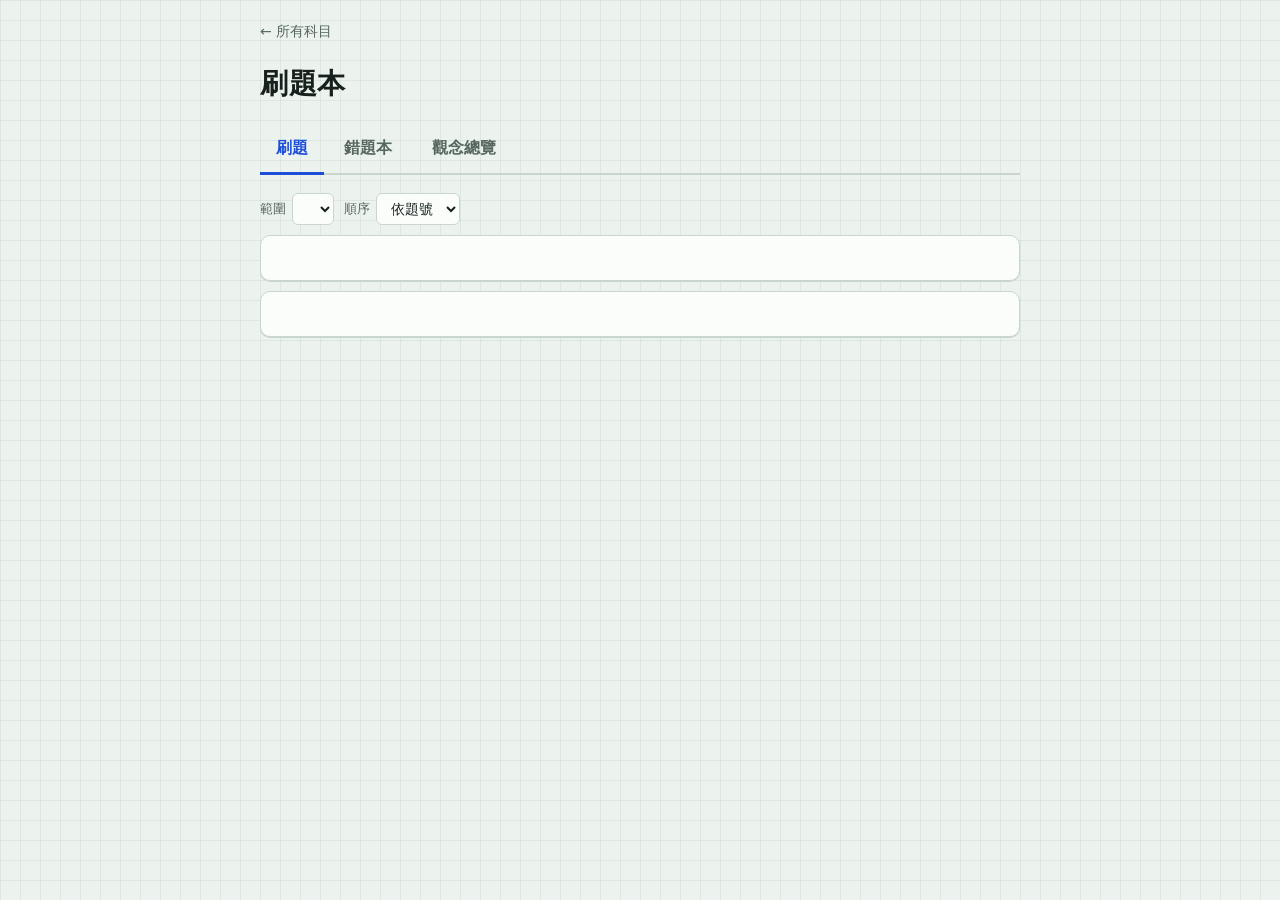
==== commit a9945972: "刷題本整合所有科目：英文、流體力學併入，簡報庫頂列加入口 (#2) 英文 158 題與流體力學 10 題改用共用引擎，舊網址轉址到新頁面。 引擎新增聽力朗讀與「先算再看解答」的計算大題。  Co-au" ====
--- a/english-midterm/index.html
+++ b/english-midterm/index.html
@@ -1,433 +1,3 @@
-<!DOCTYPE html>
-<html lang="zh-TW">
-<head>
-<meta charset="UTF-8">
-<meta name="viewport" content="width=device-width, initial-scale=1.0">
-<title>大二英文 期中刷題</title>
-<link href="https://fonts.googleapis.com/css2?family=Noto+Sans+TC:wght@400;500;700&family=DM+Mono:wght@400;500&family=Syne:wght@700;800&display=swap" rel="stylesheet">
-<style>
-:root{
-  --bg:#0f1117;--card:#181c27;--border:#252a3a;--accent:#4ade80;
-  --red:#f87171;--gold:#fbbf24;--blue:#60a5fa;--purple:#c084fc;
-  --text:#e2e8f0;--muted:#64748b;--soft:#1e2433;
-}
-*{box-sizing:border-box;margin:0;padding:0;}
-body{font-family:'Noto Sans TC',sans-serif;background:var(--bg);color:var(--text);min-height:100vh;}
-
-/* HOME */
-#home{display:flex;flex-direction:column;align-items:center;justify-content:center;min-height:100vh;padding:2rem;}
-.brand{font-family:'Syne',sans-serif;font-size:2.2rem;font-weight:800;letter-spacing:-.02em;margin-bottom:.3rem;}
-.brand span{color:var(--accent);}
-.tagline{font-family:'DM Mono',monospace;font-size:.75rem;color:var(--muted);letter-spacing:.15em;margin-bottom:2.5rem;}
-.stat-row{display:flex;gap:1rem;margin-bottom:2rem;flex-wrap:wrap;justify-content:center;}
-.stat{background:var(--soft);border:1px solid var(--border);padding:.5rem 1rem;font-family:'DM Mono',monospace;font-size:.75rem;color:var(--muted);}
-.stat strong{color:var(--text);display:block;font-size:1.2rem;}
-.type-grid{display:grid;grid-template-columns:repeat(3,1fr);gap:.6rem;width:100%;max-width:480px;margin-bottom:1.5rem;}
-@media(max-width:480px){.type-grid{grid-template-columns:1fr 1fr;}}
-.type-btn{background:var(--soft);border:2px solid var(--border);padding:.8rem .5rem;cursor:pointer;font-family:'DM Mono',monospace;font-size:.7rem;color:var(--muted);text-align:center;transition:all .15s;user-select:none;}
-.type-btn:hover{border-color:var(--accent);color:var(--accent);}
-.type-btn.active{border-color:var(--accent);background:#052e16;color:var(--accent);}
-.type-btn .tb-icon{font-size:1.3rem;display:block;margin-bottom:.25rem;}
-.type-btn .tb-count{display:block;font-size:.6rem;color:var(--muted);margin-top:.2rem;}
-.start-btn{background:var(--accent);color:#052e16;border:none;padding:.8rem 3rem;font-family:'Syne',sans-serif;font-weight:700;font-size:1rem;cursor:pointer;letter-spacing:.05em;width:100%;max-width:480px;transition:opacity .15s;}
-.start-btn:hover{opacity:.85;}
-.start-btn:disabled{opacity:.4;cursor:not-allowed;}
-
-/* QUIZ */
-#quiz{display:none;min-height:100vh;padding:1rem;}
-.quiz-inner{max-width:640px;margin:0 auto;}
-
-/* topbar */
-.topbar{display:flex;align-items:center;gap:.8rem;margin-bottom:1.2rem;}
-.back-btn{background:none;border:1px solid var(--border);color:var(--muted);padding:.35rem .7rem;font-size:.75rem;cursor:pointer;font-family:'DM Mono',monospace;}
-.back-btn:hover{color:var(--text);border-color:var(--text);}
-.progress-wrap{flex:1;height:4px;background:var(--soft);}
-.progress-bar{height:100%;background:var(--accent);transition:width .3s;}
-.prog-label{font-family:'DM Mono',monospace;font-size:.7rem;color:var(--muted);white-space:nowrap;}
-.score-label{font-family:'DM Mono',monospace;font-size:.7rem;white-space:nowrap;}
-.score-label .sc{color:var(--accent);}
-.score-label .sw{color:var(--red);}
-
-/* question card */
-.q-card{background:var(--card);border:1px solid var(--border);padding:1.4rem;margin-bottom:.8rem;}
-.q-meta{display:flex;align-items:center;gap:.5rem;margin-bottom:.8rem;}
-.q-type{font-family:'DM Mono',monospace;font-size:.62rem;padding:.2rem .5rem;letter-spacing:.1em;text-transform:uppercase;}
-.q-type.vocab{background:#052e16;color:var(--accent);}
-.q-type.grammar{background:#1e1b4b;color:var(--purple);}
-.q-type.matching{background:#172554;color:var(--blue);}
-.q-type.situation{background:#451a03;color:var(--gold);}
-.q-type.listening{background:#1c1917;color:#a8a29e;}
-.q-id{font-family:'DM Mono',monospace;font-size:.62rem;color:var(--muted);}
-
-/* listening script */
-.script-box{background:var(--soft);border-left:3px solid var(--muted);padding:.8rem 1rem;margin-bottom:.9rem;font-size:.82rem;line-height:1.9;color:#94a3b8;white-space:pre-wrap;}
-.script-box strong{color:var(--text);}
-.tts-btn{display:flex;align-items:center;gap:.4rem;background:none;border:1px solid var(--muted);color:var(--muted);padding:.3rem .7rem;font-size:.7rem;cursor:pointer;font-family:'DM Mono',monospace;margin-bottom:.8rem;}
-.tts-btn:hover{border-color:var(--blue);color:var(--blue);}
-.tts-btn.playing{border-color:var(--accent);color:var(--accent);}
-
-.q-text{font-size:1rem;line-height:1.7;margin-bottom:1rem;white-space:pre-wrap;}
-
-/* options */
-.opts{display:flex;flex-direction:column;gap:.5rem;}
-.opt{background:var(--soft);border:1px solid var(--border);padding:.75rem 1rem;cursor:pointer;font-size:.9rem;line-height:1.5;transition:border-color .1s;text-align:left;color:var(--text);display:flex;align-items:flex-start;gap:.7rem;}
-.opt:hover:not(:disabled){border-color:var(--text);}
-.opt:disabled{cursor:default;}
-.opt-key{font-family:'DM Mono',monospace;font-size:.7rem;color:var(--muted);flex-shrink:0;margin-top:.15rem;min-width:1.2rem;}
-.opt.correct{border-color:var(--accent);background:#052e16;}
-.opt.correct .opt-key{color:var(--accent);}
-.opt.wrong{border-color:var(--red);background:#2d0707;}
-.opt.wrong .opt-key{color:var(--red);}
-
-/* explanation */
-.expl-box{border:1px solid var(--border);padding:1rem;font-size:.85rem;line-height:1.8;color:#94a3b8;margin-top:.6rem;}
-.expl-box .expl-head{font-family:'DM Mono',monospace;font-size:.65rem;letter-spacing:.1em;margin-bottom:.5rem;}
-.expl-box .expl-head.correct{color:var(--accent);}
-.expl-box .expl-head.wrong{color:var(--red);}
-
-/* next btn */
-.next-btn{width:100%;background:var(--accent);color:#052e16;border:none;padding:.75rem;font-family:'Syne',sans-serif;font-weight:700;font-size:.95rem;cursor:pointer;margin-top:.6rem;letter-spacing:.05em;display:none;}
-.next-btn:hover{opacity:.85;}
-
-/* RESULT */
-#result{display:none;min-height:100vh;align-items:center;justify-content:center;flex-direction:column;padding:2rem;}
-.result-inner{max-width:500px;width:100%;text-align:center;}
-.result-title{font-family:'Syne',sans-serif;font-size:2rem;font-weight:800;margin-bottom:.5rem;}
-.result-score{font-family:'DM Mono',monospace;font-size:3.5rem;font-weight:500;margin:1rem 0;}
-.result-score .denom{font-size:1.5rem;color:var(--muted);}
-.result-breakdown{display:grid;grid-template-columns:1fr 1fr 1fr;gap:.5rem;margin:1.5rem 0;}
-.rb-item{background:var(--soft);padding:.8rem .5rem;font-family:'DM Mono',monospace;font-size:.7rem;color:var(--muted);text-align:center;}
-.rb-item strong{display:block;font-size:1.3rem;margin-bottom:.2rem;}
-.rb-item strong.g{color:var(--accent);}
-.rb-item strong.r{color:var(--red);}
-.rb-item strong.b{color:var(--blue);}
-.result-btns{display:flex;flex-direction:column;gap:.5rem;margin-top:1rem;}
-.r-btn{padding:.7rem;font-family:'Syne',sans-serif;font-weight:700;font-size:.9rem;cursor:pointer;letter-spacing:.05em;border:none;}
-.r-btn.primary{background:var(--accent);color:#052e16;}
-.r-btn.secondary{background:var(--soft);color:var(--text);border:1px solid var(--border);}
-.r-btn:hover{opacity:.85;}
-</style>
-</head>
-<body>
-
-<!-- HOME -->
-<div id="home">
-  <div class="brand">期中<span>刷題</span></div>
-  <div class="tagline">NKUST 114-2 · 大二實用英文</div>
-  <div class="stat-row">
-    <div class="stat"><strong id="total-count">158</strong>總題數</div>
-    <div class="stat"><strong id="done-count" style="color:var(--accent)">0</strong>已作答</div>
-    <div class="stat"><strong id="acc-pct" style="color:var(--gold)">—</strong>正確率</div>
-  </div>
-  <div class="type-grid">
-    <div class="type-btn active" data-type="all" onclick="toggleType(this)">
-      <span class="tb-icon">📚</span>全部
-      <span class="tb-count" id="count-all">158題</span>
-    </div>
-    <div class="type-btn" data-type="vocab" onclick="toggleType(this)">
-      <span class="tb-icon">📖</span>單字
-      <span class="tb-count" id="count-vocab">70題</span>
-    </div>
-    <div class="type-btn" data-type="grammar" onclick="toggleType(this)">
-      <span class="tb-icon">✏️</span>文法
-      <span class="tb-count" id="count-grammar">22題</span>
-    </div>
-    <div class="type-btn" data-type="matching" onclick="toggleType(this)">
-      <span class="tb-icon">🔗</span>配對
-      <span class="tb-count" id="count-matching">28題</span>
-    </div>
-    <div class="type-btn" data-type="situation" onclick="toggleType(this)">
-      <span class="tb-icon">💬</span>情境
-      <span class="tb-count" id="count-situation">16題</span>
-    </div>
-    <div class="type-btn" data-type="listening" onclick="toggleType(this)">
-      <span class="tb-icon">🎧</span>聽力
-      <span class="tb-count" id="count-listening">22題</span>
-    </div>
-  </div>
-  <button class="start-btn" onclick="startQuiz()">開始刷題 →</button>
-</div>
-
-<!-- QUIZ -->
-<div id="quiz">
-  <div class="quiz-inner">
-    <div class="topbar">
-      <button class="back-btn" onclick="goHome()">← 返回</button>
-      <div class="progress-wrap"><div class="progress-bar" id="prog-bar"></div></div>
-      <div class="prog-label" id="prog-label">0/0</div>
-      <div class="score-label">✓<span class="sc" id="sc-correct">0</span> ✗<span class="sw" id="sc-wrong">0</span></div>
-    </div>
-    <div class="q-card">
-      <div class="q-meta">
-        <span class="q-type" id="q-type-badge"></span>
-        <span class="q-id" id="q-id-label"></span>
-      </div>
-      <div id="script-area" style="display:none">
-        <button class="tts-btn" id="tts-btn" onclick="toggleTTS()">▶ 朗讀對話</button>
-        <div class="script-box" id="script-box"></div>
-      </div>
-      <div class="q-text" id="q-text"></div>
-      <div class="opts" id="opts"></div>
-      <div id="expl-area" style="display:none"></div>
-    </div>
-    <button class="next-btn" id="next-btn" onclick="nextQuestion()">下一題 →</button>
-  </div>
-</div>
-
-<!-- RESULT -->
-<div id="result" style="display:flex">
-  <div class="result-inner">
-    <div class="result-title" id="result-title">完成！</div>
-    <div class="result-score" id="result-score"></div>
-    <div class="result-breakdown">
-      <div class="rb-item"><strong class="g" id="rb-correct">0</strong>答對</div>
-      <div class="rb-item"><strong class="r" id="rb-wrong">0</strong>答錯</div>
-      <div class="rb-item"><strong class="b" id="rb-acc">0%</strong>正確率</div>
-    </div>
-    <div class="result-btns">
-      <button class="r-btn primary" onclick="restartSame()">再刷一次（同類型）</button>
-      <button class="r-btn secondary" onclick="goHome()">返回選題</button>
-    </div>
-  </div>
-</div>
-
-<script>
-const QUESTIONS = [{"id": "v001", "type": "vocab", "question": "「circulation」的中文意思是？", "options": ["發行量", "監視", "副刊", "社論"], "answer": "發行量", "explanation": "circulation = 報紙/雜誌的發行量。例：The newspaper has a large circulation.（這份報紙發行量很大。）監視=surveillance，副刊=supplement，社論=editorial。"}, {"id": "v002", "type": "vocab", "question": "「tabloid」的中文意思是？", "options": ["小報", "社論版", "特寫報導", "頭條新聞"], "answer": "小報", "explanation": "tabloid = 比一般報紙小、以聳動標題吸引讀者的小報。社論版=editorial page，特寫=feature，頭條=headline。"}, {"id": "v003", "type": "vocab", "question": "「editorial」的中文意思是？", "options": ["社論", "副刊", "特寫報導", "發行量"], "answer": "社論", "explanation": "editorial = 報紙社論，代表報社立場的文章。副刊=supplement，特寫=feature，發行量=circulation。"}, {"id": "v004", "type": "vocab", "question": "「supplement」的中文意思是？", "options": ["副刊；附冊", "社論版", "特寫報導", "小報"], "answer": "副刊；附冊", "explanation": "supplement = 附在主報內的副刊，通常是雜誌形式。社論版=editorial page，特寫=feature，小報=tabloid。"}, {"id": "v005", "type": "vocab", "question": "「sensationalism」的中文意思是？", "options": ["追求轟動效果；煽情主義", "新聞業", "社論", "發行量"], "answer": "追求轟動效果；煽情主義", "explanation": "sensationalism = 以誇大、聳動方式呈現新聞以吸引讀者，常見於tabloid小報。新聞業=journalism，社論=editorial，發行量=circulation。"}, {"id": "v006", "type": "vocab", "question": "「scandal」的中文意思是？", "options": ["醜聞", "謠言", "陰謀", "控訴"], "answer": "醜聞", "explanation": "scandal = 令人震驚的醜聞或醜事。謠言=rumor，陰謀=conspiracy，控訴=accusation。"}, {"id": "v007", "type": "vocab", "question": "「biased」的中文意思是？", "options": ["有偏見的；片面的", "平衡的", "客觀的", "公正的"], "answer": "有偏見的；片面的", "explanation": "biased = 立場不中立、偏向某一方，與balanced（平衡的）或objective（客觀的）相反。"}, {"id": "v008", "type": "vocab", "question": "「feature」在新聞媒體中的意思是？", "options": ["特寫；特別報導", "頭條新聞", "社論", "副刊"], "answer": "特寫；特別報導", "explanation": "feature = 深度報導某特定主題的特寫文章，比一般新聞報導更詳細。頭條=headline，社論=editorial，副刊=supplement。"}, {"id": "v009", "type": "vocab", "question": "「headline」的中文意思是？", "options": ["頭條新聞", "社論", "特寫報導", "新聞業"], "answer": "頭條新聞", "explanation": "headline = 報紙最顯眼的大標題新聞。社論=editorial，特寫=feature，新聞業=journalism。"}, {"id": "v010", "type": "vocab", "question": "「journalism」的中文意思是？", "options": ["新聞報導；新聞業", "社論版", "發行量", "小報"], "answer": "新聞報導；新聞業", "explanation": "journalism = 新聞業或新聞報導工作。社論版=editorial page，發行量=circulation，小報=tabloid。"}, {"id": "v011", "type": "vocab", "question": "「surveillance」的中文意思是？", "options": ["監視；監控", "調查", "報導", "偵探"], "answer": "監視；監控", "explanation": "surveillance = 對人或地點的持續監視或監控。調查=investigation，報導=reporting，偵探=detective。"}, {"id": "v012", "type": "vocab", "question": "「anonymous」的中文意思是？", "options": ["匿名的", "原創的", "合成的", "秘密的"], "answer": "匿名的", "explanation": "anonymous = 身份不公開的、匿名的。原創的=original，合成的=composite，秘密的=undercover/secret。"}, {"id": "v013", "type": "vocab", "question": "「composite」的中文意思是？", "options": ["合成的；由多個部分組成的", "原創的", "匿名的", "秘密的"], "answer": "合成的；由多個部分組成的", "explanation": "composite = 由兩張或以上圖片合成的，在S7.2聽力中，hoaxer解釋合成圖片（composite picture）的概念。原創的=original，匿名的=anonymous，秘密的=undercover。"}, {"id": "v014", "type": "vocab", "question": "「hoax」的中文意思是？", "options": ["欺騙；惡作劇", "謀殺", "醜聞", "調查"], "answer": "欺騙；惡作劇", "explanation": "hoax = 故意製造的欺騙或惡作劇，例如假照片（hoax picture）。謀殺=murder，醜聞=scandal，調查=investigation。"}, {"id": "v015", "type": "vocab", "question": "「hoaxer」的中文意思是？", "options": ["騙子；惡作劇者", "偵探", "新聞主播", "記者"], "answer": "騙子；惡作劇者", "explanation": "hoaxer = 製造hoax（欺騙/惡作劇）的人。偵探=detective，新聞主播=newscaster，記者=journalist/reporter。"}, {"id": "v016", "type": "vocab", "question": "「detective」的中文意思是？", "options": ["偵探", "記者", "騙子", "監視員"], "answer": "偵探", "explanation": "detective = 負責調查案件的偵探或便衣警察。記者=journalist，騙子=hoaxer，監視員=surveillance officer。"}, {"id": "v017", "type": "vocab", "question": "「allegedly」的中文意思是？", "options": ["據說；據稱", "顯著地", "特別地", "奇怪地"], "answer": "據說；據稱", "explanation": "allegedly = 據說，表示未經證實的說法，常用於新聞報導中。顯著地=strikingly，特別地=specifically，奇怪地=weirdly。"}, {"id": "v018", "type": "vocab", "question": "「newscaster」的中文意思是？", "options": ["新聞主播", "記者", "評論員", "編輯"], "answer": "新聞主播", "explanation": "newscaster = 在電視或廣播中播報新聞的主播。記者=journalist/reporter，評論員=commentator，編輯=editor。"}, {"id": "v019", "type": "vocab", "question": "「undercover」的中文意思是？", "options": ["秘密的；臥底的", "匿名的", "危險的", "已知的"], "answer": "秘密的；臥底的", "explanation": "undercover = 以秘密身份執行任務的，例如undercover agent（臥底特工）。匿名的=anonymous，危險的=dangerous，已知的=known。"}, {"id": "v020", "type": "vocab", "question": "「glimpse」的中文意思是？", "options": ["窺視；一瞥", "注視", "忽視", "審視"], "answer": "窺視；一瞥", "explanation": "glimpse = 短暫的一瞥，例如catch a glimpse of（瞥見）。注視=gaze，忽視=ignore，審視=scrutinize。"}, {"id": "v021", "type": "vocab", "question": "「fuel」作為動詞時的意思是？", "options": ["助長；刺激", "燃燒", "減少", "停止"], "answer": "助長；刺激", "explanation": "fuel (v.) = 助長、使某事物更強烈，例如fuel the controversy（助長爭議）。作為名詞fuel = 燃料，但作為動詞指助長。"}, {"id": "v022", "type": "vocab", "question": "「position」在新聞媒體語境中（表達立場時）的意思是？", "options": ["立場；觀點", "位置；地點", "工作；職位", "姿勢"], "answer": "立場；觀點", "explanation": "position = 在某議題上持有的立場或觀點，例如What's your position on this issue?。在新聞媒體語境中強調「立場」。"}, {"id": "v023", "type": "vocab", "question": "「postpone」的同義詞是？", "options": ["put off", "give up", "speed up", "carry out"], "answer": "put off", "explanation": "postpone = put off = 延遲、推遲。give up=放棄，speed up=加快，carry out=執行。筆記中明確標示 postpone = put off。"}, {"id": "v024", "type": "vocab", "question": "「assess」的中文意思是？", "options": ["評估", "探究", "背叛", "堅守"], "answer": "評估", "explanation": "assess = 仔細評估一個情況的詳細內容，與evaluate同義。探究=explore，背叛=betray，堅守=stick to。"}, {"id": "v025", "type": "vocab", "question": "「betray」的中文意思是？", "options": ["背叛", "評估", "延遲", "堅守"], "answer": "背叛", "explanation": "betray = 背叛、出賣，例如betray your principles（背叛自己的原則）。評估=assess，延遲=postpone，堅守=stick to。"}, {"id": "v026", "type": "vocab", "question": "「stick to」的中文意思是？", "options": ["堅守；忠於", "背叛", "延遲", "違背"], "answer": "堅守；忠於", "explanation": "stick to = 堅守、忠於，例如stick to your principles（忠於原則）。背叛=betray，延遲=postpone，違背=go against。"}, {"id": "v027", "type": "vocab", "question": "「stop at nothing」的中文意思是？", "options": ["不擇手段", "毫無進展", "停止一切", "三思而行"], "answer": "不擇手段", "explanation": "stop at nothing (phr.) = 為達目的不擇手段、什麼都肯做。毫無進展=go nowhere，三思而行=think twice before acting。"}, {"id": "v028", "type": "vocab", "question": "「insurance」的中文意思是？", "options": ["保險", "身分", "判決", "控告"], "answer": "保險", "explanation": "insurance = 保險，例如car insurance（汽車保險）、health insurance（健康保險）。身分=identity，判決=sentence，控告=accusation。"}, {"id": "v029", "type": "vocab", "question": "「sue」的中文意思是？", "options": ["控告；提告", "否認", "承認", "道歉"], "answer": "控告；提告", "explanation": "sue = 向法院提告、控告某人，例如The photographer could sue us.（攝影師可以控告我們。）否認=deny，承認=admit，道歉=apologize。"}, {"id": "v030", "type": "vocab", "question": "「identity」的中文意思是？", "options": ["身分", "個性", "身體", "地位"], "answer": "身分", "explanation": "identity = 個人身份，例如keep his identity secret（保密他的身份）。在S7.2聽力中，hoaxer要求保持匿名（remain anonymous/keep identity secret）。個性=personality，地位=status。"}, {"id": "v031", "type": "vocab", "question": "「heartless」的中文意思是？", "options": ["無情的", "勇敢的", "慷慨的", "害怕的"], "answer": "無情的", "explanation": "heartless = 冷酷無情的，例如在S8.3 Dictator Game中，Dominic說 I'm not heartless（我不是無情的人）。勇敢的=brave，慷慨的=generous，害怕的=afraid。"}, {"id": "v032", "type": "vocab", "question": "「short-changed」的中文意思是？", "options": ["受欺騙的；吃虧的", "慷慨的", "公平的", "滿足的"], "answer": "受欺騙的；吃虧的", "explanation": "short-changed = 被少找零、被欺騙、感覺吃虧的。在S8.3中Heather說 I feel a bit short-changed（我覺得有點吃虧）。慷慨的=generous，公平的=fair，滿足的=satisfied。"}, {"id": "v033", "type": "vocab", "question": "「ultimatum」的中文意思是？", "options": ["最後通牒", "最終決定", "極端手段", "最後機會"], "answer": "最後通牒", "explanation": "ultimatum = 最後通牒，即「限期服從，否則採取行動」的警告。課程中The Ultimatum Game（最後通牒遊戲）考驗人的公平感。最終決定=final decision，極端手段=extreme measures。"}, {"id": "v034", "type": "vocab", "question": "「dictator」的中文意思是？", "options": ["獨裁者", "決策者", "談判者", "記者"], "answer": "獨裁者", "explanation": "dictator = 獨裁者，擁有絕對控制權的人。The Dictator Game（獨裁者遊戲）中，決策者可以獨自決定金錢分配。決策者=decision-maker，談判者=negotiator，記者=journalist。"}, {"id": "v035", "type": "vocab", "question": "「generosity」的中文意思是？", "options": ["慷慨；大方", "貪婪", "平等", "侵略性"], "answer": "慷慨；大方", "explanation": "generosity = 願意付出、慷慨大方的特質。在S8.2中，Heather說Dominic was very kind and generous to give her half（慷慨地給了一半）。貪婪=greed，平等=equality，侵略性=aggression。"}, {"id": "v036", "type": "vocab", "question": "「aggression」的中文意思是？", "options": ["侵略性；威脅行為", "防衛", "慷慨", "平等"], "answer": "侵略性；威脅行為", "explanation": "aggression = 具有侵略性、威脅意味的行為，與defense（防衛）相對。在分配遊戲中，拒絕接受可能被視為aggression。慷慨=generosity，平等=equality。"}, {"id": "v037", "type": "vocab", "question": "「equality」的中文意思是？", "options": ["平等", "公平", "自由", "和平"], "answer": "平等", "explanation": "equality = 每個人享有相同的權利或待遇。在S8.2中，Heather接受$5因為感覺是equal split（平等分配）。公平=fairness/justice，自由=freedom，和平=peace。"}, {"id": "v038", "type": "vocab", "question": "「greed」的中文意思是？", "options": ["貪婪", "慷慨", "平等", "公平"], "answer": "貪婪", "explanation": "greed = 對金錢或物質的強烈欲望。在Dictator Game中，Dominic給自己$9可被視為greed（貪婪）。慷慨=generosity，平等=equality，公平=fairness。"}, {"id": "v039", "type": "vocab", "question": "「ecstatic」的中文意思是？", "options": ["狂喜的", "悲觀的", "沮喪的", "平靜的"], "answer": "狂喜的", "explanation": "ecstatic = 極度喜悅、狂喜的，比happy更強烈的情緒。悲觀的=pessimistic，沮喪的=depressed，平靜的=calm。"}, {"id": "v040", "type": "vocab", "question": "「shallow」的中文意思是？", "options": ["膚淺的", "深刻的", "樂觀的", "悲觀的"], "answer": "膚淺的", "explanation": "shallow = 思想膚淺的、不深刻的，與deep（深刻的）相反。深刻的=deep/profound，樂觀的=optimistic，悲觀的=pessimistic。"}, {"id": "v041", "type": "vocab", "question": "「overprotective」的中文意思是？", "options": ["過度保護的", "保護不足的", "過度樂觀的", "過度悲觀的"], "answer": "過度保護的", "explanation": "overprotective = 對他人（尤指孩子）保護過度的。在S6.6聽力中，主持人說Julia在手機使用上 being overprotective（對女兒過度保護）。"}, {"id": "v042", "type": "vocab", "question": "「humanity」的中文意思是？", "options": ["人類", "人道主義", "人性", "人口"], "answer": "人類", "explanation": "humanity = 人類（總稱），也有「人道主義」或「人性」之意。在此課程語境中主要指人類整體。人口=population。"}, {"id": "v043", "type": "vocab", "question": "「longevity」的中文意思是？", "options": ["長壽", "健康", "快樂", "成功"], "answer": "長壽", "explanation": "longevity = 長壽、長期存在。課程健康長壽單元討論如何維持longevity（長壽）。健康=health，快樂=happiness，成功=success。"}, {"id": "v044", "type": "vocab", "question": "「dread」的中文意思是？", "options": ["害怕；恐懼", "期待", "驚訝", "興奮"], "answer": "害怕；恐懼", "explanation": "dread = 對某事感到強烈的害怕或憂慮，例如dread the future（害怕未來）。期待=look forward to，驚訝=surprise，興奮=excitement。"}, {"id": "v045", "type": "vocab", "question": "「go nowhere」的中文意思是？", "options": ["毫無進展", "無處可去", "停留原地", "慢慢前進"], "answer": "毫無進展", "explanation": "go nowhere (phr.) = 毫無進展，指努力但沒有成果，是一個慣用語。注意這不是字面意思的「沒有去哪裡」。"}, {"id": "v046", "type": "vocab", "question": "「unrealistic」的中文意思是？（字首un-）", "options": ["不切實際的", "不可預測的", "不願意的", "不熟悉的"], "answer": "不切實際的", "explanation": "un- + realistic = unrealistic，不切實際的。不可預測=unpredictable，不願意=unwilling，不熟悉=unfamiliar。前綴un-表「否定」。"}, {"id": "v047", "type": "vocab", "question": "「unpredictable」的中文意思是？", "options": ["不可預測的", "不切實際的", "不健康的", "不滿足的"], "answer": "不可預測的", "explanation": "un- + predictable = unpredictable，不可預測的。不切實際=unrealistic，不健康=unhealthy，不滿足=dissatisfied（dis-前綴）。"}, {"id": "v048", "type": "vocab", "question": "「impatient」的中文意思是？（字首im-）", "options": ["急躁的；沒耐心的", "長生不老的", "不安全的", "不相關的"], "answer": "急躁的；沒耐心的", "explanation": "im- + patient = impatient，急躁、沒耐心的。前綴im-也出現在immortal（不朽的）。不安全=insecure（in-），不相關=irrelevant（ir-）。"}, {"id": "v049", "type": "vocab", "question": "「insecure」的中文意思是？（字首in-）", "options": ["不安全的；缺乏安全感的", "不合邏輯的", "不相關的", "急躁的"], "answer": "不安全的；缺乏安全感的", "explanation": "in- + secure = insecure，缺乏安全感的。不合邏輯=illogical（il-），不相關=irrelevant（ir-），急躁=impatient（im-）。"}, {"id": "v050", "type": "vocab", "question": "「illogical」的中文意思是？（字首il-）", "options": ["不合邏輯的", "不相關的", "不合法的", "不合理的"], "answer": "不合邏輯的", "explanation": "il- + logical = illogical，不合邏輯的。注意il-用在以l開頭的字根前。不相關=irrelevant（ir-），不合理=unreasonable（un-）。"}, {"id": "v051", "type": "vocab", "question": "「misinterpret」的中文意思是？（字首mis-）", "options": ["誤解；誤讀", "行為不當", "誤算", "誤導"], "answer": "誤解；誤讀", "explanation": "mis- + interpret = misinterpret，對某事的意思產生錯誤理解。行為不當=misbehave（同樣mis-前綴），誤算=miscalculate，誤導=mislead。"}, {"id": "v052", "type": "vocab", "question": "「stash」的中文意思是？", "options": ["藏匿；存放", "搶劫", "開採", "尋找"], "answer": "藏匿；存放", "explanation": "stash = 秘密地藏起來或存放，例如stash money（藏錢）。搶劫=robbery，開採=mine，尋找=search/look for。"}, {"id": "v053", "type": "vocab", "question": "「widow」的中文意思是？", "options": ["寡婦", "孤兒", "老人", "移民"], "answer": "寡婦", "explanation": "widow = 丈夫已去世的女性（寡婦）。對應的男性是widower（鰥夫）。孤兒=orphan，老人=elderly person，移民=immigrant。"}, {"id": "v054", "type": "vocab", "question": "「maintenance」的中文意思是？", "options": ["維修；保養", "安裝", "建設", "破壞"], "answer": "維修；保養", "explanation": "maintenance = 維持運作所需的定期修護保養，例如car maintenance（汽車保養）。安裝=installation，建設=construction，破壞=destruction。"}, {"id": "v055", "type": "vocab", "question": "「instinct」的中文意思是？", "options": ["本能；直覺", "習慣", "思考", "決定"], "answer": "本能；直覺", "explanation": "instinct = 不需思考就能感知或行動的本能，例如maternal instinct（母性本能）。習慣=habit，思考=thought，決定=decision。"}, {"id": "v056", "type": "vocab", "question": "「ladle」的中文意思是？", "options": ["長柄湯匙", "刀", "叉子", "筷子"], "answer": "長柄湯匙", "explanation": "ladle = 長柄大湯匙，用於盛湯。在S7.4老虎故事中，女性用wooden soup ladle（木湯匙）打退老虎。刀=knife，叉子=fork，筷子=chopsticks。"}, {"id": "v057", "type": "vocab", "question": "「robbery」的中文意思是？", "options": ["搶劫", "醜聞", "欺騙", "謀殺"], "answer": "搶劫", "explanation": "robbery = 用暴力或威脅搶奪他人財物的犯罪。醜聞=scandal，欺騙=hoax/fraud，謀殺=murder。"}, {"id": "v058", "type": "vocab", "question": "「malfunction」的中文意思是？", "options": ["故障；運作失常", "維修", "保養", "啟動"], "answer": "故障；運作失常", "explanation": "malfunction = 機器或系統運作不正常、發生故障。課文中，malfunctioning = going wrong（出問題）。維修=maintenance/repair，保養=maintenance，啟動=start up。"}, {"id": "v059", "type": "vocab", "question": "「enterprise」的中文意思是？", "options": ["公司；企業", "政府", "媒體", "機構"], "answer": "公司；企業", "explanation": "enterprise = 公司、企業，也指「進取心、創業精神」。在Note1的miscellaneous單元中出現。政府=government，媒體=media，機構=institution/organization。"}, {"id": "v060", "type": "vocab", "question": "「milestones」的中文意思是？", "options": ["重大事件；里程碑", "里程表", "路標", "記錄"], "answer": "重大事件；里程碑", "explanation": "milestones = 人生或發展過程中的重要里程碑、關鍵時刻。里程表=odometer，路標=road sign，記錄=record。"}, {"id": "v061", "type": "vocab", "question": "「mediocrity」的中文意思是？", "options": ["平凡；平庸", "卓越", "優秀", "失敗"], "answer": "平凡；平庸", "explanation": "mediocrity = 只達到普通水準、平淡無奇的狀態，與excellence（卓越）相反。卓越=excellence，優秀=brilliance，失敗=failure。"}, {"id": "v062", "type": "vocab", "question": "「peers」的中文意思是？", "options": ["同輩；同齡人", "前輩", "晚輩", "上司"], "answer": "同輩；同齡人", "explanation": "peers = 與自己年齡、地位相當的同輩，例如peer pressure（同儕壓力）。前輩=senior，晚輩=junior，上司=superior/boss。"}, {"id": "v063", "type": "vocab", "question": "「deteriorate」的同義詞是？", "options": ["worsen", "improve", "maintain", "evaluate"], "answer": "worsen", "explanation": "deteriorate = worsen = 惡化、變糟。筆記中明確標示 deteriorate = worsen。improve=改善，maintain=維持，evaluate=評估。"}, {"id": "v064", "type": "vocab", "question": "「extraordinary」的中文意思是？", "options": ["異常的；非凡的", "普通的", "一般的", "常見的"], "answer": "異常的；非凡的", "explanation": "extraordinary = 超出尋常的、非凡的，比unusual更強烈。在S7.2中，hoaxer描述飛機起落架男子圖是extraordinary sight（非凡的景象）。普通的=ordinary，一般的=normal，常見的=common。"}, {"id": "v065", "type": "vocab", "question": "「cliché」的中文意思是？", "options": ["陳腔濫調", "創意", "原創", "新穎"], "answer": "陳腔濫調", "explanation": "cliché = 已被過度使用而失去新意的陳腔濫調。在S7.2中，hoaxer說鯊魚圖是a cliché（陳腔濫調），因為太多類似的假圖了。創意=creativity，原創=original，新穎=novel。"}, {"id": "v066", "type": "vocab", "question": "「befriend」的中文意思是？", "options": ["和～做朋友", "與～作敵", "忽視", "失去聯絡"], "answer": "和～做朋友", "explanation": "befriend = 主動與某人建立友誼，例如befriend a stranger（主動和陌生人交朋友）。與～作敵=make enemies with，忽視=ignore，失去聯絡=lose touch。"}, {"id": "v067", "type": "vocab", "question": "「hurricane」的中文意思是？", "options": ["颶風", "龍捲風", "暴風雨", "地震"], "answer": "颶風", "explanation": "hurricane = 大西洋或太平洋地區的強烈熱帶氣旋（颶風）。龍捲風=tornado，暴風雨=storm/typhoon，地震=earthquake。"}, {"id": "v068", "type": "vocab", "question": "「appealing」的中文意思是？", "options": ["吸引人的", "令人厭惡的", "平凡的", "複雜的"], "answer": "吸引人的", "explanation": "appealing = 有魅力、吸引人的，例如an appealing story（吸引人的故事）。令人厭惡的=repulsive，平凡的=ordinary，複雜的=complex。"}, {"id": "v069", "type": "vocab", "question": "「guideline」的中文意思是？", "options": ["指導方針", "法律", "規定", "禁令"], "answer": "指導方針", "explanation": "guideline = 提供建議和方向的指導方針（不像law那樣強制）。在S6.6中，主持人說parents should set guidelines（父母應設立指導方針）。法律=law，規定=rule，禁令=ban。"}, {"id": "v070", "type": "vocab", "question": "「remarkable」的中文意思是？", "options": ["值得注意的；非凡的", "一般的", "可忽略的", "無關緊要的"], "answer": "值得注意的；非凡的", "explanation": "remarkable = 令人印象深刻、值得特別注意的，例如a remarkable achievement（非凡的成就）。一般的=ordinary，可忽略的=negligible，無關緊要的=insignificant。"}, {"id": "g001", "type": "grammar", "question": "選出文法正確的句子（admit 的用法）", "options": ["He admitted to steal the money.", "He admitted stealing the money.", "He admitted steal the money.", "He admitted to stolen the money."], "answer": "He admitted stealing the money.", "explanation": "admit 後面只能接 Ving（動名詞），不能接 to V（不定詞）。正確句型：admit + Ving。✓ He admitted stealing it. ✗ He admitted to steal it.（這是最常見的考試陷阱！）"}, {"id": "g002", "type": "grammar", "question": "選出文法正確的句子（deny 的用法）", "options": ["She denied to do anything wrong.", "She denied doing anything wrong.", "She denied did anything wrong.", "She denied to have done anything wrong."], "answer": "She denied doing anything wrong.", "explanation": "deny 後面只能接 Ving，不能接 to V。✓ deny + Ving。✗ deny + to V。deny 和 admit 是同一類，兩者都只接動名詞。"}, {"id": "g003", "type": "grammar", "question": "完成句子，選出正確動詞形式：\nShe apologized ___ late to the meeting.", "options": ["for being", "to be", "being", "for be"], "answer": "for being", "explanation": "apologize 固定搭配介系詞 for，for 後接動名詞 Ving。句型：apologize for + Ving。✓ She apologized for being late. ✗ apologize to be / apologize being（缺少 for）。"}, {"id": "g004", "type": "grammar", "question": "選出文法正確的句子（accuse 的用法）", "options": ["They accused him to fake the photos.", "They accused him of faking the photos.", "They accused him faking the photos.", "They accused of him faking the photos."], "answer": "They accused him of faking the photos.", "explanation": "accuse 固定搭配句型：accuse + sb + of + Ving。注意介系詞是 of，後接動名詞。✓ accuse sb of doing sth。✗ accuse sb to do。"}, {"id": "g005", "type": "grammar", "question": "選出文法正確的句子（promise 的用法）", "options": ["He promised paying the fine.", "He promised to pay the fine.", "He promised pay the fine.", "He promised of paying the fine."], "answer": "He promised to pay the fine.", "explanation": "promise 後接不定詞 to V，不接動名詞 Ving。句型：promise + to V。✓ He promised to pay. ✗ promise paying / promise pay。"}, {"id": "g006", "type": "grammar", "question": "選出文法正確的句子（refuse 的用法）", "options": ["She refused believing the email was real.", "She refused to believe the email was real.", "She refused believe the email was real.", "She refused of believing the email was real."], "answer": "She refused to believe the email was real.", "explanation": "refuse 後接不定詞 to V，不接動名詞。句型：refuse + to V。✓ She refused to believe. ✗ refuse believing / refuse believe。"}, {"id": "g007", "type": "grammar", "question": "選出文法正確的句子（agree 的用法）", "options": ["He agreed paying the fine.", "He agreed to pay the fine.", "He agreed pay the fine.", "He agreed for paying the fine."], "answer": "He agreed to pay the fine.", "explanation": "agree 後接不定詞 to V，不接動名詞。句型：agree + to V。✓ He agreed to pay. 這是課文中 Les Brown 案例的關鍵用法：agreed to pay fine（同意繳罰款）。"}, {"id": "g008", "type": "grammar", "question": "選出文法正確的句子（persuade 的用法）", "options": ["She persuaded him stopping the behavior.", "She persuaded him to stop the behavior.", "She persuaded him stop the behavior.", "She persuaded him of stopping the behavior."], "answer": "She persuaded him to stop the behavior.", "explanation": "persuade 的句型：persuade + sb + to V（不定詞）。✓ persuade sb to do sth。課文：his ex-wife persuaded him to stop（前妻說服他停止）。"}, {"id": "g009", "type": "grammar", "question": "選出文法正確的句子（warn 的用法）", "options": ["The authorities warned him stopping the behavior.", "The authorities warned him to stop the behavior.", "The authorities warned him stop the behavior.", "The authorities warned him of stopping the behavior."], "answer": "The authorities warned him to stop the behavior.", "explanation": "warn 的句型：warn + sb + to V（不定詞）。✓ warn sb to do sth。也可用 warn sb never to do sth（警告不要做某事）。"}, {"id": "g010", "type": "grammar", "question": "選出文法正確的句子（suggest 的用法）", "options": ["He suggested to ask someone else.", "He suggested asking someone else.", "He suggested ask someone else.", "He suggested of asking someone else."], "answer": "He suggested asking someone else.", "explanation": "suggest 後接動名詞 Ving，不接不定詞 to V。句型：suggest + Ving。✓ suggest asking。✗ suggest to ask（這是非常常見的錯誤！）"}, {"id": "g011", "type": "grammar", "question": "選出文法正確的句子（threaten 的用法）", "options": ["She threatened reporting her boss.", "She threatened to report her boss.", "She threatened report her boss.", "She threatened of reporting her boss."], "answer": "She threatened to report her boss.", "explanation": "threaten 後接不定詞 to V，不接動名詞。句型：threaten + to V。✓ threaten to do sth。✗ threaten doing / threaten of doing。"}, {"id": "g012", "type": "grammar", "question": "選出文法正確的句子（offer 的用法）", "options": ["He offered doing it if she gives credit.", "He offered to do it if she gives credit.", "He offered do it if she gives credit.", "He offered of doing it if she gives credit."], "answer": "He offered to do it if she gives credit.", "explanation": "offer 後接不定詞 to V。句型：offer + to V。✓ offer to do sth。✗ offer doing / offer of doing。"}, {"id": "g013", "type": "grammar", "question": "完成句子（否定動名詞）：\nShe apologized ___ her promise.", "options": ["for not keeping", "for not to keep", "to not keep", "not for keeping"], "answer": "for not keeping", "explanation": "否定動名詞的結構：for + not + Ving。不是 not for Ving，也不是 for not to V。✓ apologize for not keeping（為沒有遵守而道歉）。not 必須放在動名詞前。"}, {"id": "g014", "type": "grammar", "question": "選出文法正確的句子（make sb do）", "options": ["She made him to admit the truth.", "She made him admit the truth.", "She made him admitting the truth.", "She made him admitted the truth."], "answer": "She made him admit the truth.", "explanation": "make sb do（使役動詞）後接原形動詞，不加 to。句型：make + sb + V（原形）。✓ make him admit。✗ make him to admit / make him admitting。"}, {"id": "g015", "type": "grammar", "question": "以下哪個動詞後面只能接 Ving，不能接 to V？", "options": ["promise", "admit", "agree", "refuse"], "answer": "admit", "explanation": "admit 和 deny 後面只能接 Ving（動名詞）。promise、agree、refuse 後面接 to V（不定詞）。口訣：admit/deny → Ving；promise/agree/refuse → to V。"}, {"id": "g016", "type": "grammar", "question": "以下哪個動詞後面接 Ving，而非 to V？", "options": ["threaten", "offer", "suggest", "refuse"], "answer": "suggest", "explanation": "suggest 後接動名詞 Ving。threaten、offer、refuse 後接不定詞 to V。口訣：suggest/admit/deny → Ving；promise/agree/refuse/threaten/offer → to V。"}, {"id": "g017", "type": "grammar", "question": "選出文法正確的句子（apologize 否定形式）", "options": ["He apologized for not coming on time.", "He apologized not to come on time.", "He apologized to not coming on time.", "He apologized for not to come on time."], "answer": "He apologized for not coming on time.", "explanation": "apologize for + Ving 的否定形式是 for + not + Ving。not 放在動名詞前面，不是放在 for 前，也不用 to V。"}, {"id": "g018", "type": "grammar", "question": "完成句子（warn + never）：\nShe warned him ___ it again.", "options": ["never doing", "never to do", "to never doing", "for never doing"], "answer": "never to do", "explanation": "warn sb to V 的句型，加入 never 後成為 warn sb never to do sth（警告某人永遠不要做某事）。never 插入 to 和動詞之間。這是Situation 2課文的句型：warn him/her never to do it again。"}, {"id": "g019", "type": "grammar", "question": "選出文法正確的句子（accuse 否定句）", "options": ["She accused him to not tell the truth.", "She accused him of not telling the truth.", "She accused him not telling the truth.", "She accused him for not telling the truth."], "answer": "She accused him of not telling the truth.", "explanation": "accuse sb of Ving 的否定形式：accuse sb of not Ving。介系詞固定是 of，not 放在動名詞前。✓ accuse him of not telling。"}, {"id": "g020", "type": "grammar", "question": "哪一個句子的動詞用法是錯誤的？", "options": ["He agreed to pay the fine.", "She denied doing anything wrong.", "They suggested to leave immediately.", "She apologized for being late."], "answer": "They suggested to leave immediately.", "explanation": "suggest 後面只能接 Ving，不能接 to V。✗ suggest to leave → ✓ suggest leaving。其他三句都正確：agree to V, deny Ving, apologize for Ving。"}, {"id": "g021", "type": "grammar", "question": "完成句子：\nThe boss offered ___ a bonus if we finished early.", "options": ["giving", "to give", "give", "of giving"], "answer": "to give", "explanation": "offer 後接不定詞 to V。句型：offer + to V。✓ The boss offered to give a bonus. ✗ offered giving / offered give。"}, {"id": "g022", "type": "grammar", "question": "選出文法正確的句子（deny/admit 雙重陷阱）", "options": ["He denied to take the money, but admitted to spend it.", "He denied taking the money, but admitted spending it.", "He denied to take the money, but admitted spending it.", "He denied taking the money, but admitted to spend it."], "answer": "He denied taking the money, but admitted spending it.", "explanation": "deny 和 admit 兩者都只接 Ving，不接 to V。✓ denied taking + admitted spending。兩個都必須是動名詞形式，這是常見的複合陷阱題。"}, {"id": "m001", "type": "matching", "question": "哪個詞組符合以下定義？\n「hesitating or making mistakes when speaking」", "options": ["stumbling over their words", "technical hiccups", "blunders", "malfunctioning"], "answer": "stumbling over their words", "explanation": "stumble over one's words = 說話結結巴巴、口誤。technical hiccups = 機器小問題，blunders = 人為錯誤，malfunctioning = 機器故障。"}, {"id": "m002", "type": "matching", "question": "哪個單字符合以下定義？\n「happen suddenly and cause damage」", "options": ["strike", "stumble", "malfunction", "rolling"], "answer": "strike", "explanation": "strike = 突然發生並造成破壞（如颶風、閃電等天災突然來襲）。stumble = 絆倒，malfunction = 故障，rolling = 持續的。"}, {"id": "m003", "type": "matching", "question": "哪個詞組符合以下定義？\n「small problems with machines」", "options": ["technical hiccups", "blunders", "malfunctioning", "stumbling over their words"], "answer": "technical hiccups", "explanation": "technical hiccups = 機器的小問題（hiccup原意是打嗝，引申為小障礙）。blunders = 人為錯誤，malfunctioning = 嚴重故障，stumbling = 說話結巴。"}, {"id": "m004", "type": "matching", "question": "哪個單字符合以下定義？\n「continuous」（廣播術語）", "options": ["rolling", "striking", "blundering", "stumbling"], "answer": "rolling", "explanation": "rolling = 持續的、不停的，如rolling coverage（持續報導）。striking = 打擊，blundering = 犯錯，stumbling = 絆倒。"}, {"id": "m005", "type": "matching", "question": "哪個單字符合以下定義？\n「mistakes」（廣播/播報中的人為失誤）", "options": ["blunders", "hiccups", "glitches", "malfunctions"], "answer": "blunders", "explanation": "blunders = 明顯的錯誤、失誤，常指人為疏失。hiccups = 小問題，glitches = 技術小故障，malfunctions = 機器故障（較嚴重）。"}, {"id": "m006", "type": "matching", "question": "哪個單字符合以下定義？\n「going wrong (for a machine)」", "options": ["malfunctioning", "stumbling", "blundering", "striking"], "answer": "malfunctioning", "explanation": "malfunctioning = 機器運作不正常、故障中（malfunction = mal（壞）+ function（運作））。stumbling = 說話結巴，blundering = 犯錯，striking = 突然發生。"}, {"id": "m007", "type": "matching", "question": "哪個單字符合以下定義？\n「a popular newspaper, half the size, with few serious stories」", "options": ["tabloid", "editorial", "supplement", "feature"], "answer": "tabloid", "explanation": "tabloid = 小報，版面比一般報紙小一半，以聳動新聞和八卦為主，嚴肅新聞較少。editorial = 社論，supplement = 副刊，feature = 特寫。"}, {"id": "m008", "type": "matching", "question": "哪個詞組符合以下定義？\n「the section that gives the paper's opinion」", "options": ["editorial page", "supplement", "feature", "headline"], "answer": "editorial page", "explanation": "editorial page = 社論版，是報紙表達立場和意見的版面。supplement = 副刊，feature = 特寫，headline = 頭條。"}, {"id": "m009", "type": "matching", "question": "哪個單字符合以下定義？\n「a special report or article about a topic」", "options": ["feature", "editorial", "tabloid", "circulation"], "answer": "feature", "explanation": "feature = 針對特定主題深入撰寫的特別報導或特寫文章。editorial = 社論（表達立場），tabloid = 小報，circulation = 發行量。"}, {"id": "m010", "type": "matching", "question": "哪個單字符合以下定義？\n「giving a single point of view, unfairly」", "options": ["biased", "balanced", "sensational", "anonymous"], "answer": "biased", "explanation": "biased = 偏頗的、不公平地只呈現一方觀點。balanced（平衡的）是其反義詞，sensational = 聳動的，anonymous = 匿名的。"}, {"id": "m011", "type": "matching", "question": "哪個單字符合以下定義？\n「an extra section of a newspaper, often a magazine」", "options": ["supplement", "editorial", "feature", "edition"], "answer": "supplement", "explanation": "supplement = 附在主報內的副刊，通常是雜誌形式。editorial = 社論，feature = 特寫，edition = 版本/當天發行的那批報紙。"}, {"id": "m012", "type": "matching", "question": "哪個單字符合以下定義？\n「reporting news to make it sound as exciting as possible」", "options": ["sensationalism", "journalism", "editorial", "circulation"], "answer": "sensationalism", "explanation": "sensationalism = 以誇大、聳動方式呈現新聞以吸引讀者。journalism = 新聞業（中性），editorial = 社論，circulation = 發行量。"}, {"id": "m013", "type": "matching", "question": "哪個單字符合以下定義？\n「the set of newspapers published at the same time」", "options": ["edition", "circulation", "supplement", "headline"], "answer": "edition", "explanation": "edition = 同一時間印刷發行的一批報紙（版本），例如the morning edition（晨報）。circulation = 發行量（數量），supplement = 副刊，headline = 頭條。"}, {"id": "m014", "type": "matching", "question": "哪個單字符合以下定義？\n「the number of newspapers sold in a day or week」", "options": ["circulation", "edition", "distribution", "publication"], "answer": "circulation", "explanation": "circulation = 報紙每日或每週的銷售/發行數量。edition = 某次出版的版本（非數量），distribution = 配送行為，publication = 出版物（泛稱）。"}, {"id": "m015", "type": "matching", "question": "哪個單字符合以下定義？\n「being kind and willing to give」", "options": ["generosity", "aggression", "greed", "equality"], "answer": "generosity", "explanation": "generosity = 慷慨、樂於給予的特質。aggression = 侵略性，greed = 貪婪（想要更多），equality = 平等（人人相同）。"}, {"id": "m016", "type": "matching", "question": "哪個單字符合以下定義？\n「threatening behavior」", "options": ["aggression", "generosity", "equality", "fairness"], "answer": "aggression", "explanation": "aggression = 具有威脅性或攻擊性的行為。generosity = 慷慨，equality = 平等，fairness = 公平。"}, {"id": "m017", "type": "matching", "question": "哪個單字符合以下定義？\n「a situation where people have the same rights」", "options": ["equality", "fairness", "justice", "balance"], "answer": "equality", "explanation": "equality = 每個人享有相同的權利和待遇（強調「相同」）。fairness/justice = 公平、正義（強調合理），balance = 平衡。"}, {"id": "m018", "type": "matching", "question": "哪個單字符合以下定義？\n「strong desire for more money, food or other things」", "options": ["greed", "ambition", "desire", "aggression"], "answer": "greed", "explanation": "greed = 對財物的強烈且過度的欲望（貪婪）。ambition = 野心（可以是正面的），desire = 欲望（中性），aggression = 侵略行為。"}, {"id": "m019", "type": "matching", "question": "哪個單字符合以下定義？\n「a company or business」", "options": ["enterprise", "mediocrity", "milestone", "peer"], "answer": "enterprise", "explanation": "enterprise = 公司、企業，也可以表示「創業精神」或「大型計畫」。mediocrity = 平庸，milestone = 里程碑，peer = 同輩。"}, {"id": "m020", "type": "matching", "question": "哪個單字符合以下定義？\n「constantly changing」", "options": ["ever-shifting", "ever-growing", "ever-lasting", "ever-present"], "answer": "ever-shifting", "explanation": "ever-shifting = 不斷變化的（ever- 表「一直」，shifting = 移動/改變）。ever-growing = 持續增長，ever-lasting = 永久的，ever-present = 無處不在的。"}, {"id": "m021", "type": "matching", "question": "哪個單字符合以下定義？\n「important events in the development of something」", "options": ["milestones", "enterprise", "mediocrity", "peers"], "answer": "milestones", "explanation": "milestones = 某項發展過程中的重要里程碑或關鍵事件。enterprise = 企業，mediocrity = 平庸，peers = 同輩。"}, {"id": "m022", "type": "matching", "question": "哪個單字符合以下定義？\n「average quality」", "options": ["mediocrity", "excellence", "brilliance", "superiority"], "answer": "mediocrity", "explanation": "mediocrity = 只達到平均水準、平庸無奇。excellence = 卓越，brilliance = 出色，superiority = 優越，三者均表示高水準，與mediocrity相反。"}, {"id": "m023", "type": "matching", "question": "哪個單字符合以下定義？\n「people who are the same age or have the same status」", "options": ["peers", "seniors", "juniors", "mentors"], "answer": "peers", "explanation": "peers = 與自己年齡或地位相近的同輩（如 peer pressure = 同儕壓力）。seniors = 前輩/年長者，juniors = 晚輩，mentors = 導師。"}, {"id": "m024", "type": "matching", "question": "哪個詞組符合以下定義？\n「choose to do one thing or another」（做出決定）", "options": ["arrive at / reach a decision", "put off / postpone", "stick to your principles", "go against your principles"], "answer": "arrive at / reach a decision", "explanation": "arrive at / reach a decision = 做出決定（經過思考後選擇）。put off = 延遲決定，stick to your principles = 忠於原則，go against your principles = 違背原則。"}, {"id": "m025", "type": "matching", "question": "哪個詞組符合以下定義？\n「be faithful to what you believe is right」", "options": ["stick to your principles", "go against your principles", "put off your decision", "evaluate the situation"], "answer": "stick to your principles", "explanation": "stick to your principles = 忠於並堅守自己的原則。go against your principles = 做違背原則的事（反義），put off = 延遲，evaluate = 評估。"}, {"id": "m026", "type": "matching", "question": "哪個詞組符合以下定義？\n「do something that you don't believe is right」", "options": ["go against your principles", "stick to your principles", "follow your instincts", "reach a decision"], "answer": "go against your principles", "explanation": "go against your principles = 做出違背自己原則或信念的事。stick to your principles = 堅守原則（相反），follow your instincts = 跟隨直覺，reach a decision = 做出決定。"}, {"id": "m027", "type": "matching", "question": "哪個詞組符合以下定義？\n「look at a situation in detail」", "options": ["evaluate / assess", "explore / look into", "postpone / put off", "arrive at / reach"], "answer": "evaluate / assess", "explanation": "evaluate / assess = 仔細評估情況的細節（詳細看）。explore / look into = 探究情況（做判斷），postpone / put off = 延遲，arrive at / reach = 做出決定。"}, {"id": "m028", "type": "matching", "question": "哪個詞組符合以下定義？\n「judge a situation」", "options": ["explore / look into", "evaluate / assess", "stick to / follow", "go against / betray"], "answer": "explore / look into", "explanation": "explore / look into = 探究情況以做出判斷。evaluate / assess = 詳細評估（更注重細節分析），stick to / follow = 忠於，go against / betray = 違背。"}, {"id": "s001", "type": "situation", "question": "Situation 1（同事要脅）：A co-worker has an embarrassing photo and threatens to show your boss unless you pay money.\n\n完成句子，選出正確動詞形式：\nI ___ to pay the money.", "options": ["agreed", "admitted", "suggested", "denied"], "answer": "agreed", "explanation": "agree 後接 to V，表示同意做某事：agree to pay（同意付款）。admit 後接 Ving，suggest 後接 Ving，deny 後接 Ving，三者均不符合此句型，且語意也不符情境。"}, {"id": "s002", "type": "situation", "question": "Situation 1（同事要脅）：完成句子，選出正確動詞形式：\nI deny ___ anything wrong.", "options": ["doing", "to do", "did", "done"], "answer": "doing", "explanation": "deny 後面固定接 Ving（動名詞），不能接 to V（不定詞）。✓ deny doing。✗ deny to do。這是課程重點陷阱之一，deny/admit 都只接 Ving。"}, {"id": "s003", "type": "situation", "question": "Situation 1（同事要脅）：完成句子，選出正確動詞形式：\nI apologize ___ stupidly.", "options": ["for acting", "to act", "of acting", "act"], "answer": "for acting", "explanation": "apologize 固定搭配介系詞 for，後接 Ving：apologize for acting（為舉止愚蠢道歉）。✓ apologize for Ving。✗ apologize to V / apologize of Ving（介系詞錯誤）。"}, {"id": "s004", "type": "situation", "question": "Situation 1（同事要脅）：以下哪個句子使用了正確的 reporting verb 句型？", "options": ["She agreed paying the money.", "She agreed to pay the money.", "She agreed to paying the money.", "She agreed of paying the money."], "answer": "She agreed to pay the money.", "explanation": "agree 後接不定詞 to V（原形動詞），不接 Ving。✓ agreed to pay。✗ agreed paying / agreed to paying（to 後應接原形，不接 Ving）/ agreed of paying（介系詞錯）。"}, {"id": "s005", "type": "situation", "question": "Situation 2（好友背叛）：Someone shows you an email from your best friend full of negative comments.\n\n完成句子：\nI accuse my friend ___ you.", "options": ["of betraying", "to betray", "for betraying", "betraying"], "answer": "of betraying", "explanation": "accuse 固定句型：accuse sb of Ving。介系詞必須是 of，後接動名詞。✓ accuse of betraying。✗ accuse to betray / accuse for betraying（介系詞錯）/ accuse betraying（缺介系詞）。"}, {"id": "s006", "type": "situation", "question": "Situation 2（好友背叛）：完成句子，選出正確動詞形式：\nI refuse ___ that the email is real.", "options": ["to believe", "believing", "of believing", "believe"], "answer": "to believe", "explanation": "refuse 後接不定詞 to V，不接動名詞 Ving。✓ refuse to believe（拒絕相信）。✗ refuse believing / refuse of believing（介系詞多餘）/ refuse believe（缺 to）。"}, {"id": "s007", "type": "situation", "question": "Situation 2（好友背叛）：完成句子，選出正確動詞形式：\nI make my friend admit ___ the email.", "options": ["writing", "to write", "write", "written"], "answer": "writing", "explanation": "admit 後接動名詞 Ving：admit writing（承認寫了這封信）。make sb admit Ving（使某人承認做了某事）。✗ admit to write（to V不適用）/ admit write（缺動名詞形式）。"}, {"id": "s008", "type": "situation", "question": "Situation 2（好友背叛）：完成句子，選出正確動詞形式：\nI warn him/her ___ it again.", "options": ["never to do", "never doing", "to never doing", "for never doing"], "answer": "never to do", "explanation": "warn sb to V 的句型，加入 never 後成為 warn sb never to do sth（警告某人永遠不要做某事）。never 插入 to 和動詞之間，是課文Situation 2的直接句型。"}, {"id": "s009", "type": "situation", "question": "Situation 3（承諾未兌現）：You promised to take a friend to an expensive restaurant but now don't have time or money.\n\n完成句子：\nI promise ___ her, but next year.", "options": ["to take", "taking", "take", "to taking"], "answer": "to take", "explanation": "promise 後接不定詞 to V：promise to take（承諾帶她去）。✓ promise to V。✗ promise Ving（promise不接動名詞）/ promise V（缺 to）/ promise to taking（to 後接原形，不接 Ving）。"}, {"id": "s010", "type": "situation", "question": "Situation 3（承諾未兌現）：完成句子，選出正確動詞形式：\nI persuade her ___ to a cheaper restaurant.", "options": ["to go", "going", "go", "of going"], "answer": "to go", "explanation": "persuade 的句型：persuade sb to V（說服某人做某事）。✓ persuade her to go。✗ persuade her going / persuade her go（缺 to）/ persuade her of going（介系詞錯）。"}, {"id": "s011", "type": "situation", "question": "Situation 3（承諾未兌現）：完成句子，選出正確動詞形式：\nI apologize ___ my promise.", "options": ["for not keeping", "to not keep", "for not to keep", "not keeping"], "answer": "for not keeping", "explanation": "apologize for + Ving 的否定形式：for + not + Ving。✓ apologize for not keeping（為沒有遵守承諾道歉）。not 放在動名詞前，不是放在 for 前或改用 to V。"}, {"id": "s012", "type": "situation", "question": "Situation 3（承諾未兌現）：以下哪個句子的動詞形式是正確的？", "options": ["She apologized for not keeping her promise.", "She apologized to not keep her promise.", "She apologized for not to keep her promise.", "She apologized of not keeping her promise."], "answer": "She apologized for not keeping her promise.", "explanation": "apologize for + Ving，否定時為 for + not + Ving。✓ apologized for not keeping。✗ apologized to not keep（介系詞錯，應為 for）/ apologized of not keeping（介系詞錯）。"}, {"id": "s013", "type": "situation", "question": "Situation 4（老闆要求代勞）：Your boss offers a bonus if you write a report under her name and she takes full credit.\n\n完成句子：\nI offer ___ it, but only if she gives me credit too.", "options": ["to do", "doing", "do", "of doing"], "answer": "to do", "explanation": "offer 後接不定詞 to V：offer to do（提出做某事）。✓ offer to do。✗ offer doing（offer不接動名詞）/ offer do（缺 to）/ offer of doing（介系詞多餘）。"}, {"id": "s014", "type": "situation", "question": "Situation 4（老闆要求代勞）：完成句子，選出正確動詞形式：\nI suggest ___ someone else.", "options": ["asking", "to ask", "ask", "to asking"], "answer": "asking", "explanation": "suggest 後接動名詞 Ving，不接不定詞 to V。✓ suggest asking（建議找別人）。✗ suggest to ask（非常常見的錯誤！）/ suggest ask（缺動名詞形式）。"}, {"id": "s015", "type": "situation", "question": "Situation 4（老闆要求代勞）：完成句子，選出正確動詞形式：\nI threaten ___ my boss to her boss.", "options": ["to report", "reporting", "report", "of reporting"], "answer": "to report", "explanation": "threaten 後接不定詞 to V：threaten to report（威脅要舉報）。✓ threaten to V。✗ threaten Ving（threaten不接動名詞）/ threaten of reporting（介系詞多餘）。"}, {"id": "s016", "type": "situation", "question": "Situation 4（老闆要求代勞）：以下哪組動詞搭配全部正確？", "options": ["suggest to ask, threaten reporting, offer doing", "suggest asking, threaten to report, offer to do", "suggest asking, threaten reporting, offer to do", "suggest to ask, threaten to report, offer doing"], "answer": "suggest asking, threaten to report, offer to do", "explanation": "suggest → Ving（suggest asking）；threaten → to V（threaten to report）；offer → to V（offer to do）。三個動詞是Situation 4的核心，必須記住各自的接法。"}, {"id": "l001", "type": "listening", "title": "S6.6 — Radio Call-in: Just Tell Me I'm Wrong", "script": "Host: And up next, it's time for Just Tell Me I'm Wrong. Today's topic: how young is too young? Our first caller is Ed.\nEd: My eight-year-old kept asking for a smartphone, and eventually we bought her one. Last week, I got a bill for over $200!\nHost: So basically you think she's too young for a phone?\nEd: Yeah, that's right.\nHost: Surely it's up to the parents to set guidelines. Right from the beginning.", "question": "According to the Host, what should parents do about children and smartphones?", "options": ["Ban children from using smartphones completely.", "Set guidelines and rules from the beginning.", "Let children decide for themselves.", "Buy cheaper smartphones for children."], "answer": "Set guidelines and rules from the beginning.", "explanation": "主持人明確說：'Surely it's up to the parents to set guidelines. Right from the beginning.'（父母有責任從一開始就設好使用規範。）其他選項均未在對話中提及。"}, {"id": "l002", "type": "listening", "title": "S6.6 — Radio Call-in: Just Tell Me I'm Wrong", "script": "Julia: My question is about social networking sites. I don't let my daughter use them. She's only ten, and I'm worried about online bullying.\nHost: That's a very good point. Online bullying is a serious problem, but isn't it better to talk it over with her? She has to learn some time.\nJulia: So, what you mean is I'm being overprotective?\nHost: To be honest, yes.", "question": "Why does Julia not allow her daughter to use social networking sites?", "options": ["She thinks her daughter is too young at age ten.", "She is worried about online bullying.", "She cannot afford the internet.", "Her daughter has no interest in social media."], "answer": "She is worried about online bullying.", "explanation": "Julia明確說：'I'm worried about online bullying.'（我擔心網路霸凌。）雖然女兒只有10歲，但她給出的具體理由是擔心網路霸凌，這才是直接原因。"}, {"id": "l003", "type": "listening", "title": "S6.6 — Radio Call-in: Just Tell Me I'm Wrong", "script": "Dan: My son Seth, he's twelve. He spends all his time on the computer now.\nHost: Surely that's just normal nowadays. Don't you think it's just a stage he's going through? He'll grow out of it. You can't force him to go and play football if he doesn't want to.", "question": "What is the Host's opinion about Dan's son spending all his time on the computer?", "options": ["It is a serious problem that needs immediate action.", "It is probably just a normal phase he will grow out of.", "Dan should force his son to play football instead.", "Dan should take the computer away from his son."], "answer": "It is probably just a normal phase he will grow out of.", "explanation": "主持人說：'Don't you think it's just a stage he's going through? He'll grow out of it.'（這不過是個他正在經歷的階段，他會度過的。）主持人認為這是正常現象，不需要強制干預。"}, {"id": "l004", "type": "listening", "title": "S6.6 — Radio Call-in: Just Tell Me I'm Wrong", "script": "Zara: I was wondering how you would deal with a thirteen-year-old wanting to get pierced ears?\nHost: Thirteen years old? Doesn't she simply want to be like her friends?\nZara: Well, I'm not talking about a she.\nHost: Oh, in other words you're upset because your thirteen-year-old son wants to get his ears pierced.", "question": "What is surprising about Zara's situation?", "options": ["Her daughter is only thirteen years old.", "Her son, not her daughter, wants to get his ears pierced.", "Her child wants a tattoo, not just pierced ears.", "Her child wants multiple piercings."], "answer": "Her son, not her daughter, wants to get his ears pierced.", "explanation": "主持人一開始假設是女兒（she），但Zara說 'I'm not talking about a she'（我說的不是她），然後主持人才明白是13歲的兒子（son）想穿耳洞，這是令人意外的轉折。"}, {"id": "l005", "type": "listening", "title": "S6.6 — Radio Call-in: Just Tell Me I'm Wrong", "script": "Julia: I don't let my daughter use them. She's only ten, and I'm worried about online bullying.\nHost: That's a very good point. Online bullying is a serious problem, but isn't it better to talk it over with her?\nJulia: So, what you mean is I'm being overprotective?\nHost: To be honest, yes.", "question": "What does the Host suggest Julia should do instead of banning social media?", "options": ["Install parental control software.", "Talk it over with her daughter.", "Wait until her daughter is older.", "Report online bullying to the police."], "answer": "Talk it over with her daughter.", "explanation": "主持人問：'isn't it better to talk it over with her?'（跟她好好談談不是更好嗎？）意思是應該與女兒討論，而不是直接禁止。talk it over = 商量、討論清楚。"}, {"id": "l006", "type": "listening", "title": "S6.6 — Radio Call-in: Just Tell Me I'm Wrong", "script": "Ed: My eight-year-old kept asking for a smartphone, and eventually we bought her one. Last week, I got a bill for over $200!", "question": "What was Ed's main problem with buying his daughter a smartphone?", "options": ["His daughter lost the smartphone at school.", "He received a phone bill for over $200.", "His daughter was being bullied online.", "His daughter spent too much time on social media."], "answer": "He received a phone bill for over $200.", "explanation": "Ed說：'Last week, I got a bill for over $200!'（上週我收到了超過200美元的帳單！）說明女兒使用智慧型手機產生了高額費用，這是他主要的抱怨。"}, {"id": "l007", "type": "listening", "title": "S7.2 — Insight: Hoax Picture Interview", "script": "Hoaxer: Two reasons. One is mystery — a good hoax picture is more powerful if people don't know where it came from. The other reason is that hoaxers often use photographs taken by someone else without permission, and the original photographer could sue us.", "question": "Why does the Hoaxer want to remain anonymous? (Choose the BEST answer)", "options": ["Only because he wants to create a sense of mystery.", "Only because he is afraid of being arrested.", "Because of mystery, and because photographers could sue him.", "Because the police are investigating him."], "answer": "Because of mystery, and because photographers could sue him.", "explanation": "Hoaxer給出兩個理由：1) mystery（神秘感，好的惡作劇圖不知來源更有力）；2) 惡作劇者常未經許可使用他人照片，original photographer could sue us（原攝影師可能控告我們）。兩個原因都必須掌握。"}, {"id": "l008", "type": "listening", "title": "S7.2 — Insight: Hoax Picture Interview", "script": "Hoaxer: This picture of a bike in a tree looks like a hoax simply because it's such an unusual image. Also, it looks a little like a composite picture.\nInterviewer: What's a composite picture?\nHoaxer: When you combine two or more pictures, that's a composite. This would be a very easy hoax picture to put together.", "question": "What is a composite picture?", "options": ["A picture that is very difficult to create.", "A picture that combines two or more images.", "A picture taken with a special camera.", "A picture that has been printed in a newspaper."], "answer": "A picture that combines two or more images.", "explanation": "Hoaxer解釋：'When you combine two or more pictures, that's a composite.'（把兩張或以上的圖片合成，就是composite（合成圖）。）這是課文中composite picture的明確定義。"}, {"id": "l009", "type": "listening", "title": "S7.2 — Insight: Hoax Picture Interview", "script": "Hoaxer: I'm ninety-nine percent sure the shark picture is a hoax simply because it's a cliché — yet another picture of sharks swimming where they shouldn't be. The water next to the fins isn't right. The surface of the water would break differently if there really were sharks there.", "question": "How does the Hoaxer know the shark picture is likely a hoax?", "options": ["The sharks look too small in the picture.", "The picture quality is too low.", "It is a cliché and the water near the fins looks wrong.", "The color of the sharks is not realistic."], "answer": "It is a cliché and the water near the fins looks wrong.", "explanation": "Hoaxer給出兩個理由：1) it's a cliché（這種鯊魚不該出現的地方游泳的圖已是陳腔濫調）；2) The water next to the fins isn't right（鰭旁邊的水面不對）。兩點都要掌握。"}, {"id": "l010", "type": "listening", "title": "S7.2 — Insight: Hoax Picture Interview", "script": "Hoaxer: To be honest, I'm thrilled when people believe one of my pictures. Maybe we all like to believe something really unusual could be true.", "question": "Why does the Hoaxer make hoax pictures?", "options": ["To earn money from selling the pictures.", "To embarrass politicians.", "Because he is thrilled when people believe them.", "To help the police investigate crimes."], "answer": "Because he is thrilled when people believe them.", "explanation": "Hoaxer說：'I'm thrilled when people believe one of my pictures.'（當人們相信我的照片時，我感到非常興奮。）他補充 maybe we all like to believe something unusual could be true（也許我們都想相信不尋常的事是真的）。"}, {"id": "l011", "type": "listening", "title": "S7.4 — News Stories: Tiger Story", "script": "A: It's this story. 'A woman used a wooden soup ladle to save her husband from attack by a tiger.'\nB: What? A ladle?\nA: In Malaysia. Apparently, her husband had just gone into the forest. She saw the tiger attack him and grabbed the first thing she could find — a wooden soup ladle. And she just charged at the animal yelling at the top of her voice and bashing its head.\nB: And it didn't attack her?\nA: No, the tiger ran off.", "question": "What did the woman use to save her husband from the tiger?", "options": ["A wooden stick", "A wooden soup ladle", "A rifle", "A kitchen knife"], "answer": "A wooden soup ladle", "explanation": "故事明確說：'A woman used a wooden soup ladle to save her husband from attack by a tiger.'（一名女子用木製湯匙將丈夫從老虎的攻擊中救出。）ladle = 長柄湯匙。"}, {"id": "l012", "type": "listening", "title": "S7.4 — News Stories: Tiger Story", "script": "B: And it didn't attack her?\nA: No, the tiger ran off.\nB: That's the most extraordinary thing. What surprises me most is that the tiger just ran away and didn't attack the woman.", "question": "What surprised B the most about the tiger story?", "options": ["That the woman used a ladle as a weapon.", "That the incident happened in Malaysia.", "That the tiger ran away and did not attack the woman.", "That the woman was able to find a weapon so quickly."], "answer": "That the tiger ran away and did not attack the woman.", "explanation": "B說：'What surprises me most is that the tiger just ran away and didn't attack the woman.'（最令我驚訝的是老虎就這樣逃走了，沒有攻擊那位女子。）這也是課文提到「各故事最令女性驚訝」第①點。"}, {"id": "l013", "type": "listening", "title": "S7.4 — News Stories: Tiger Story", "script": "A: She saw the tiger attack him and grabbed the first thing she could find — a wooden soup ladle. And she just charged at the animal yelling at the top of her voice and bashing its head.", "question": "How did the woman react when she saw the tiger attacking her husband?", "options": ["She called the police immediately.", "She ran away to get help.", "She charged at the tiger, yelling and hitting its head.", "She threw the ladle at the tiger from a distance."], "answer": "She charged at the tiger, yelling and hitting its head.", "explanation": "故事說：'she just charged at the animal yelling at the top of her voice and bashing its head.'（她直接衝向那隻動物，扯開嗓子大叫，並猛打牠的頭。）charged at = 衝向，yelling = 大叫，bashing = 猛擊。"}, {"id": "l014", "type": "listening", "title": "S8.2 — Ultimatum Game", "script": "Man: I'm going to give you, Dominic, $10. You have to decide how much you're going to offer Heather. If Heather accepts, you divide the money as agreed. If Heather rejects your offer, neither of you gets anything.\nDominic: OK, I'm going to offer you $5.\nHeather: All right, I'll accept that.", "question": "In the Ultimatum Game, what happens if Heather rejects Dominic's offer?", "options": ["Dominic keeps all the money.", "Heather gets nothing but Dominic keeps his share.", "Neither of them gets any money.", "They have to negotiate again."], "answer": "Neither of them gets any money.", "explanation": "規則說明：'If Heather rejects your offer, neither of you gets anything.'（如果Heather拒絕，你們兩個都得不到任何錢。）這是Ultimatum Game的關鍵規則，使拒絕不公平提案有意義。"}, {"id": "l015", "type": "listening", "title": "S8.2 — Ultimatum Game", "script": "Man: Why did you decide on that split?\nDominic: Um, I guess, if I offered any less, I didn't think she'd take it.", "question": "Why did Dominic offer Heather $5 (half the money)?", "options": ["Because he wanted to be generous.", "Because he thought she would reject a lower offer.", "Because the rules required an equal split.", "Because Heather asked for exactly $5."], "answer": "Because he thought she would reject a lower offer.", "explanation": "Dominic解釋：'if I offered any less, I didn't think she'd take it.'（如果我出的更少，我不認為她會接受。）這說明他的決定是出於策略考量，而非純粹慷慨。"}, {"id": "l016", "type": "listening", "title": "S8.2 — Ultimatum Game", "script": "Man: What would have been the lowest amount you would have accepted?\nHeather: It actually would have been $5 because I think any lower than that I'd have felt sort of short-changed.", "question": "What was the LOWEST amount Heather said she would have accepted?", "options": ["$1", "$3", "$5", "$4"], "answer": "$5", "explanation": "Heather說：'It actually would have been $5 because I think any lower than that I'd have felt sort of short-changed.'（最低是$5，低於這個我會覺得吃虧。）她願意接受的最低金額是$5。"}, {"id": "l017", "type": "listening", "title": "S8.2 — Ultimatum Game", "script": "Heather: Because I felt it was equal, an equal split. It was very kind and generous to give me half.", "question": "Why did Heather accept Dominic's offer of $5?", "options": ["Because she had no other choice.", "Because she felt it was a fair and equal split.", "Because $5 is enough for her daily needs.", "Because Dominic pressured her to accept."], "answer": "Because she felt it was a fair and equal split.", "explanation": "Heather說：'Because I felt it was equal, an equal split. It was very kind and generous to give me half.'（因為我覺得這很公平，是平等分配。給我一半非常仁慈和慷慨。）她強調的是公平感（fairness）。"}, {"id": "l018", "type": "listening", "title": "S8.2 — Ultimatum Game", "script": "Man: I'm going to give you, Dominic, $10. You have to decide how much you're going to offer Heather. If Heather accepts, you divide the money as agreed. If Heather rejects your offer, neither of you gets anything.", "question": "In the Ultimatum Game, who has the power to decide how to split the money?", "options": ["Heather decides how much she wants.", "The Man decides for both players.", "Dominic decides how much to offer Heather.", "Both players negotiate together."], "answer": "Dominic decides how much to offer Heather.", "explanation": "規則說：'I'm going to give you, Dominic, $10. You have to decide how much you're going to offer Heather.'（Dominic決定要給Heather多少。）Dominic擁有決策權，但Heather有接受或拒絕的權利。"}, {"id": "l019", "type": "listening", "title": "S8.3 — Dictator Game", "script": "Man: This time it's called the Dictator Game. Dominic has the power. It's your decision. Heather has to accept it.\nDominic: The offer I'm going to give you this time is $1, and that means $9 will be for me.\nHeather: Well then I accept that 'cause I have no choice.", "question": "What is the key difference between the Dictator Game and the Ultimatum Game?", "options": ["In the Dictator Game, there is more money to split.", "In the Dictator Game, Heather has no power to reject the offer.", "In the Dictator Game, Dominic gets less money.", "In the Dictator Game, both players decide together."], "answer": "In the Dictator Game, Heather has no power to reject the offer.", "explanation": "主持人說：'Dominic has the power. It's your decision. Heather has to accept it.'（Heather必須接受。）Heather也說 'I have no choice'（我沒有選擇）。這是和Ultimatum Game最大的差異。"}, {"id": "l020", "type": "listening", "title": "S8.3 — Dictator Game", "script": "Man: How do you feel about that?\nHeather: I feel a bit short-changed, to be honest. I feel a bit cheated. His fairness from last time has all disappeared.", "question": "How does Heather feel about receiving only $1 in the Dictator Game?", "options": ["She feels satisfied because she got something.", "She feels short-changed and cheated.", "She feels grateful for Dominic's decision.", "She feels the same as in the Ultimatum Game."], "answer": "She feels short-changed and cheated.", "explanation": "Heather說：'I feel a bit short-changed, to be honest. I feel a bit cheated.'（老實說，我覺得有點吃虧，有點被欺騙。）她也說 'His fairness from last time has all disappeared.'（他上次的公平感完全消失了。）"}, {"id": "l021", "type": "listening", "title": "S8.3 — Dictator Game", "script": "Dominic: Um, I guess I gave you a dollar to still show that I'm not heartless. Um, it sort of, it was easier for me to say I won't feel so guilty.", "question": "Why did Dominic give Heather $1 instead of keeping everything?", "options": ["Because the rules required a minimum of $1.", "Because he wanted to show he is not completely heartless.", "Because Heather asked for at least $1.", "Because he thought $1 was a fair amount."], "answer": "Because he wanted to show he is not completely heartless.", "explanation": "Dominic說：'I gave you a dollar to still show that I'm not heartless.'（我給你一美元是為了表明我不是無情的人。）他還說這讓他感到少一點罪惡感（won't feel so guilty）。heartless = 無情的。"}, {"id": "l022", "type": "listening", "title": "S8.3 — Dictator Game", "script": "Dominic: The offer I'm going to give you this time is $1, and that means $9 will be for me.\nHeather: Well then I accept that 'cause I have no choice.\nHeather: I feel a bit short-changed, to be honest. I feel a bit cheated. His fairness from last time has all disappeared.", "question": "How much money did Dominic keep for himself in the Dictator Game?", "options": ["$5", "$7", "$9", "$8"], "answer": "$9", "explanation": "Dominic說：'The offer I'm going to give you this time is $1, and that means $9 will be for me.'（這次我給你$1，也就是說$9歸我。）和Ultimatum Game的公平分配$5/$5形成強烈對比。"}];
-
-// ─── State ───────────────────────────────────────────
-let allQ = QUESTIONS;
-let sessionQ = [];
-let idx = 0;
-let correct = 0;
-let wrong = 0;
-let answered = false;
-let selectedTypes = ['all'];
-let sessionType = 'all';
-let ttsUtter = null;
-let ttsPlaying = false;
-
-// Persistent stats
-let stats = JSON.parse(localStorage.getItem('quizStats') || '{"done":0,"correct":0}');
-
-function saveStats(){localStorage.setItem('quizStats', JSON.stringify(stats));}
-
-// ─── Home ─────────────────────────────────────────────
-function updateHome(){
-  document.getElementById('done-count').textContent = stats.done;
-  if(stats.done > 0){
-    document.getElementById('acc-pct').textContent = Math.round(stats.correct/stats.done*100)+'%';
-  }
-  // update counts
-  const types = ['vocab','grammar','matching','situation','listening'];
-  types.forEach(t=>{
-    document.getElementById('count-'+t).textContent = allQ.filter(q=>q.type===t).length+'題';
-  });
-  document.getElementById('count-all').textContent = allQ.length+'題';
-  document.getElementById('total-count').textContent = allQ.length;
-}
-
-function toggleType(el){
-  const t = el.dataset.type;
-  if(t === 'all'){
-    document.querySelectorAll('.type-btn').forEach(b=>b.classList.remove('active'));
-    el.classList.add('active');
-    selectedTypes = ['all'];
-  } else {
-    const allBtn = document.querySelector('.type-btn[data-type="all"]');
-    allBtn.classList.remove('active');
-    el.classList.toggle('active');
-    selectedTypes = [...document.querySelectorAll('.type-btn.active')].map(b=>b.dataset.type);
-    if(selectedTypes.length === 0){
-      allBtn.classList.add('active');
-      selectedTypes = ['all'];
-    }
-  }
-}
-
-function shuffle(arr){
-  const a = [...arr];
-  for(let i=a.length-1;i>0;i--){
-    const j=Math.floor(Math.random()*(i+1));
-    [a[i],a[j]]=[a[j],a[i]];
-  }
-  return a;
-}
-
-function startQuiz(){
-  let pool = allQ;
-  if(!selectedTypes.includes('all')){
-    pool = allQ.filter(q=>selectedTypes.includes(q.type));
-  }
-  sessionQ = shuffle(pool);
-  sessionType = selectedTypes.join(',');
-  idx = 0; correct = 0; wrong = 0;
-  document.getElementById('home').style.display='none';
-  document.getElementById('result').style.display='none';
-  document.getElementById('quiz').style.display='block';
-  renderQuestion();
-}
-
-function goHome(){
-  stopTTS();
-  document.getElementById('quiz').style.display='none';
-  document.getElementById('result').style.display='none';
-  document.getElementById('home').style.display='flex';
-  updateHome();
-}
-
-function restartSame(){
-  document.getElementById('result').style.display='none';
-  startQuiz();
-}
-
-// ─── TTS ──────────────────────────────────────────────
-function stopTTS(){
-  if(window.speechSynthesis) window.speechSynthesis.cancel();
-  ttsPlaying = false;
-  const btn = document.getElementById('tts-btn');
-  if(btn){ btn.textContent='▶ 朗讀對話'; btn.classList.remove('playing');}
-}
-
-function toggleTTS(){
-  const q = sessionQ[idx];
-  if(!q || !q.script) return;
-  if(ttsPlaying){ stopTTS(); return; }
-  stopTTS();
-  ttsUtter = new SpeechSynthesisUtterance(q.script.replace(/\n/g,' '));
-  ttsUtter.lang = 'en-US';
-  ttsUtter.rate = 0.9;
-  ttsUtter.onend = ()=>{
-    ttsPlaying=false;
-    const btn=document.getElementById('tts-btn');
-    if(btn){btn.textContent='▶ 朗讀對話';btn.classList.remove('playing');}
-  };
-  window.speechSynthesis.speak(ttsUtter);
-  ttsPlaying=true;
-  const btn=document.getElementById('tts-btn');
-  btn.textContent='■ 停止';btn.classList.add('playing');
-}
-
-// ─── Render ───────────────────────────────────────────
-const TYPE_LABELS = {vocab:'單字',grammar:'文法',matching:'配對',situation:'情境',listening:'聽力'};
-const KEYS = ['A','B','C','D'];
-
-function renderQuestion(){
-  stopTTS();
-  answered = false;
-  const q = sessionQ[idx];
-  if(!q){ showResult(); return; }
-
-  // progress
-  const pct = (idx/sessionQ.length*100).toFixed(1);
-  document.getElementById('prog-bar').style.width = pct+'%';
-  document.getElementById('prog-label').textContent = (idx+1)+'/'+sessionQ.length;
-  document.getElementById('sc-correct').textContent = correct;
-  document.getElementById('sc-wrong').textContent = wrong;
-
-  // badge
-  const badge = document.getElementById('q-type-badge');
-  badge.textContent = TYPE_LABELS[q.type] || q.type;
-  badge.className = 'q-type '+q.type;
-  document.getElementById('q-id-label').textContent = q.id;
-
-  // listening
-  const scriptArea = document.getElementById('script-area');
-  if(q.type === 'listening' && q.script){
-    scriptArea.style.display='block';
-    document.getElementById('tts-btn').textContent='▶ 朗讀對話';
-    document.getElementById('tts-btn').classList.remove('playing');
-    // format script: bold speaker names
-    const formatted = q.script.replace(/^([A-Z][a-z]*:)/gm,'<strong>$1</strong>');
-    document.getElementById('script-box').innerHTML = formatted;
-    if(q.title){
-      document.getElementById('script-box').innerHTML = '<strong style="font-size:.65rem;color:var(--gold);letter-spacing:.1em">'+q.title+'</strong>\n\n' + formatted;
-    }
-  } else {
-    scriptArea.style.display='none';
-  }
-
-  // question
-  document.getElementById('q-text').textContent = q.question;
-
-  // options - shuffle for variety
-  const shuffledOpts = shuffle(q.options);
-  const optsEl = document.getElementById('opts');
-  optsEl.innerHTML = '';
-  shuffledOpts.forEach((opt,i)=>{
-    const btn = document.createElement('button');
-    btn.className='opt';
-    btn.innerHTML=`<span class="opt-key">${KEYS[i]}</span><span>${opt}</span>`;
-    btn.onclick=()=>selectAnswer(opt, shuffledOpts, btn);
-    optsEl.appendChild(btn);
-  });
-
-  document.getElementById('expl-area').style.display='none';
-  document.getElementById('expl-area').innerHTML='';
-  document.getElementById('next-btn').style.display='none';
-}
-
-function selectAnswer(chosen, opts, clickedBtn){
-  if(answered) return;
-  answered = true;
-  const q = sessionQ[idx];
-  const isCorrect = chosen === q.answer;
-
-  // highlight all options
-  document.querySelectorAll('.opt').forEach((btn,i)=>{
-    btn.disabled=true;
-    const optText = btn.querySelector('span:last-child').textContent;
-    if(optText === q.answer){ btn.classList.add('correct'); btn.querySelector('.opt-key').textContent='✓';}
-    else if(btn === clickedBtn && !isCorrect){ btn.classList.add('wrong'); btn.querySelector('.opt-key').textContent='✗';}
-  });
-
-  // explanation
-  const explArea = document.getElementById('expl-area');
-  explArea.innerHTML = `
-    <div class="expl-box">
-      <div class="expl-head ${isCorrect?'correct':'wrong'}">${isCorrect?'✓ 正確':'✗ 答錯了'} — 解析</div>
-      ${q.explanation}
-    </div>`;
-  explArea.style.display='block';
-
-  document.getElementById('next-btn').style.display='block';
-
-  // stats
-  stats.done++;
-  if(isCorrect){ correct++; stats.correct++; }
-  else { wrong++; }
-  saveStats();
-  document.getElementById('sc-correct').textContent = correct;
-  document.getElementById('sc-wrong').textContent = wrong;
-}
-
-function nextQuestion(){
-  idx++;
-  if(idx >= sessionQ.length){ showResult(); return; }
-  renderQuestion();
-}
-
-// ─── Result ───────────────────────────────────────────
-function showResult(){
-  stopTTS();
-  document.getElementById('quiz').style.display='none';
-  const acc = sessionQ.length>0?Math.round(correct/sessionQ.length*100):0;
-  let title = '加油！';
-  if(acc>=90) title='太強了！🔥';
-  else if(acc>=70) title='不錯！繼續！';
-  else if(acc>=50) title='有進步空間';
-  document.getElementById('result-title').textContent = title;
-  document.getElementById('result-score').innerHTML = correct+'<span class="denom">/'+sessionQ.length+'</span>';
-  document.getElementById('rb-correct').textContent = correct;
-  document.getElementById('rb-wrong').textContent = wrong;
-  document.getElementById('rb-acc').textContent = acc+'%';
-  document.getElementById('result').style.display='flex';
-}
-
-// ─── Init ─────────────────────────────────────────────
-updateHome();
-document.getElementById('result').style.display='none';
-document.getElementById('quiz').style.display='none';
-document.getElementById('home').style.display='flex';
-</script>
-</body>
-</html>
+<!doctype html>
+<html lang="zh-Hant"><head><meta charset="utf-8"><title>刷題本</title><meta http-equiv="refresh" content="0;url=../quiz/play.html?exam=english-midterm"></head>
+<body><a href="../quiz/play.html?exam=english-midterm">已搬到刷題本</a></body></html>
